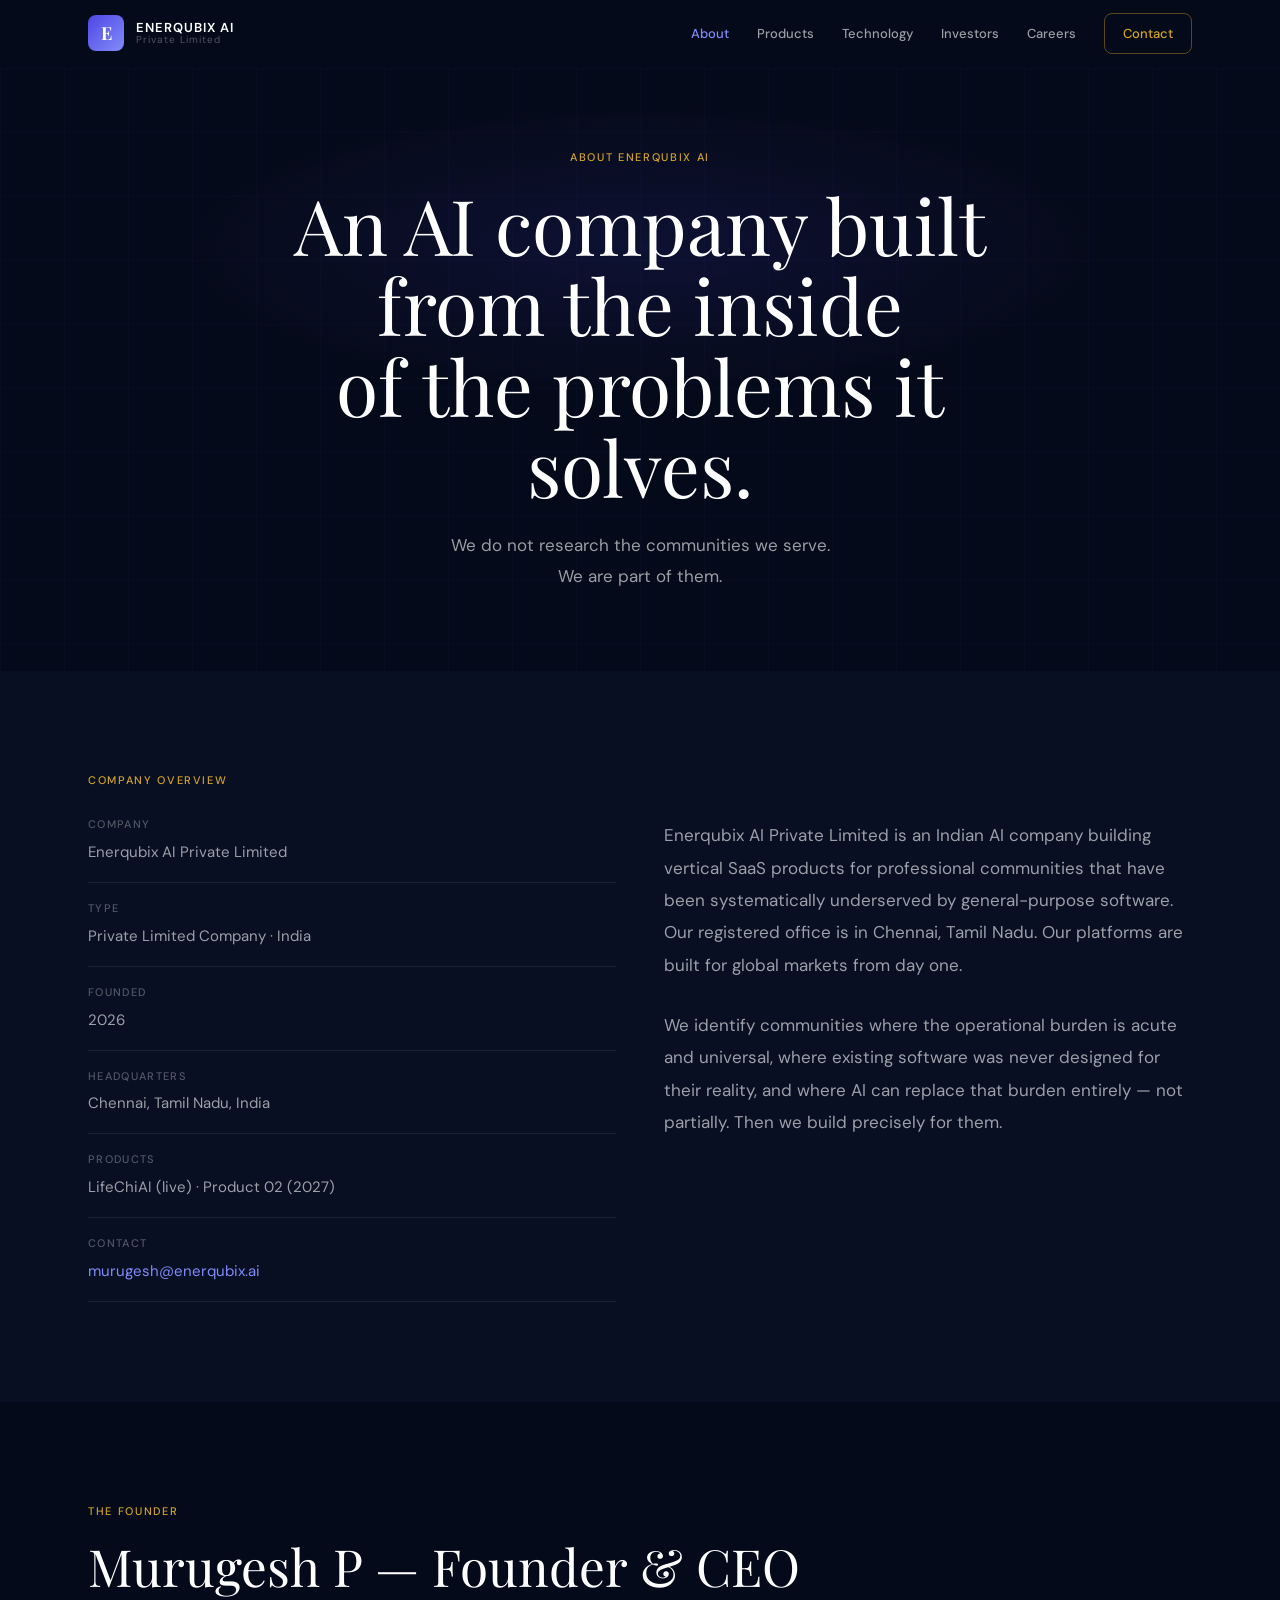
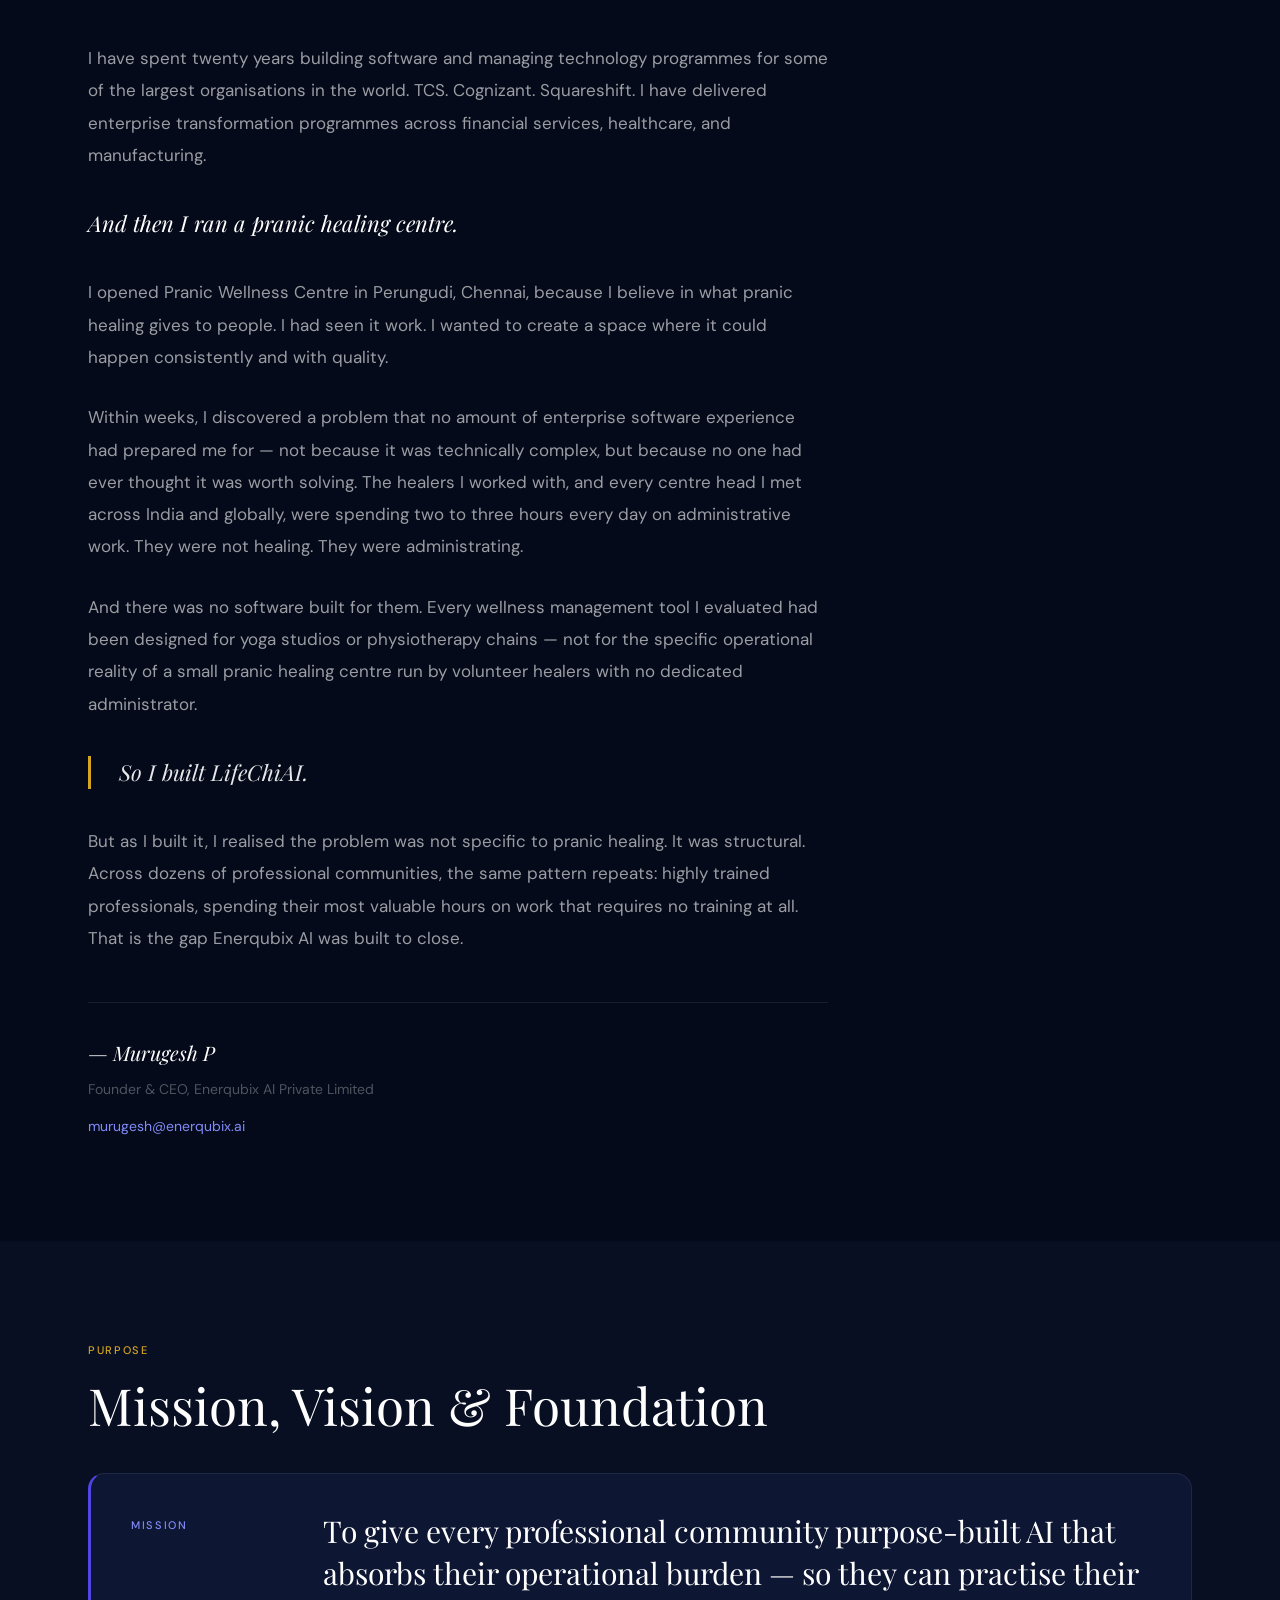
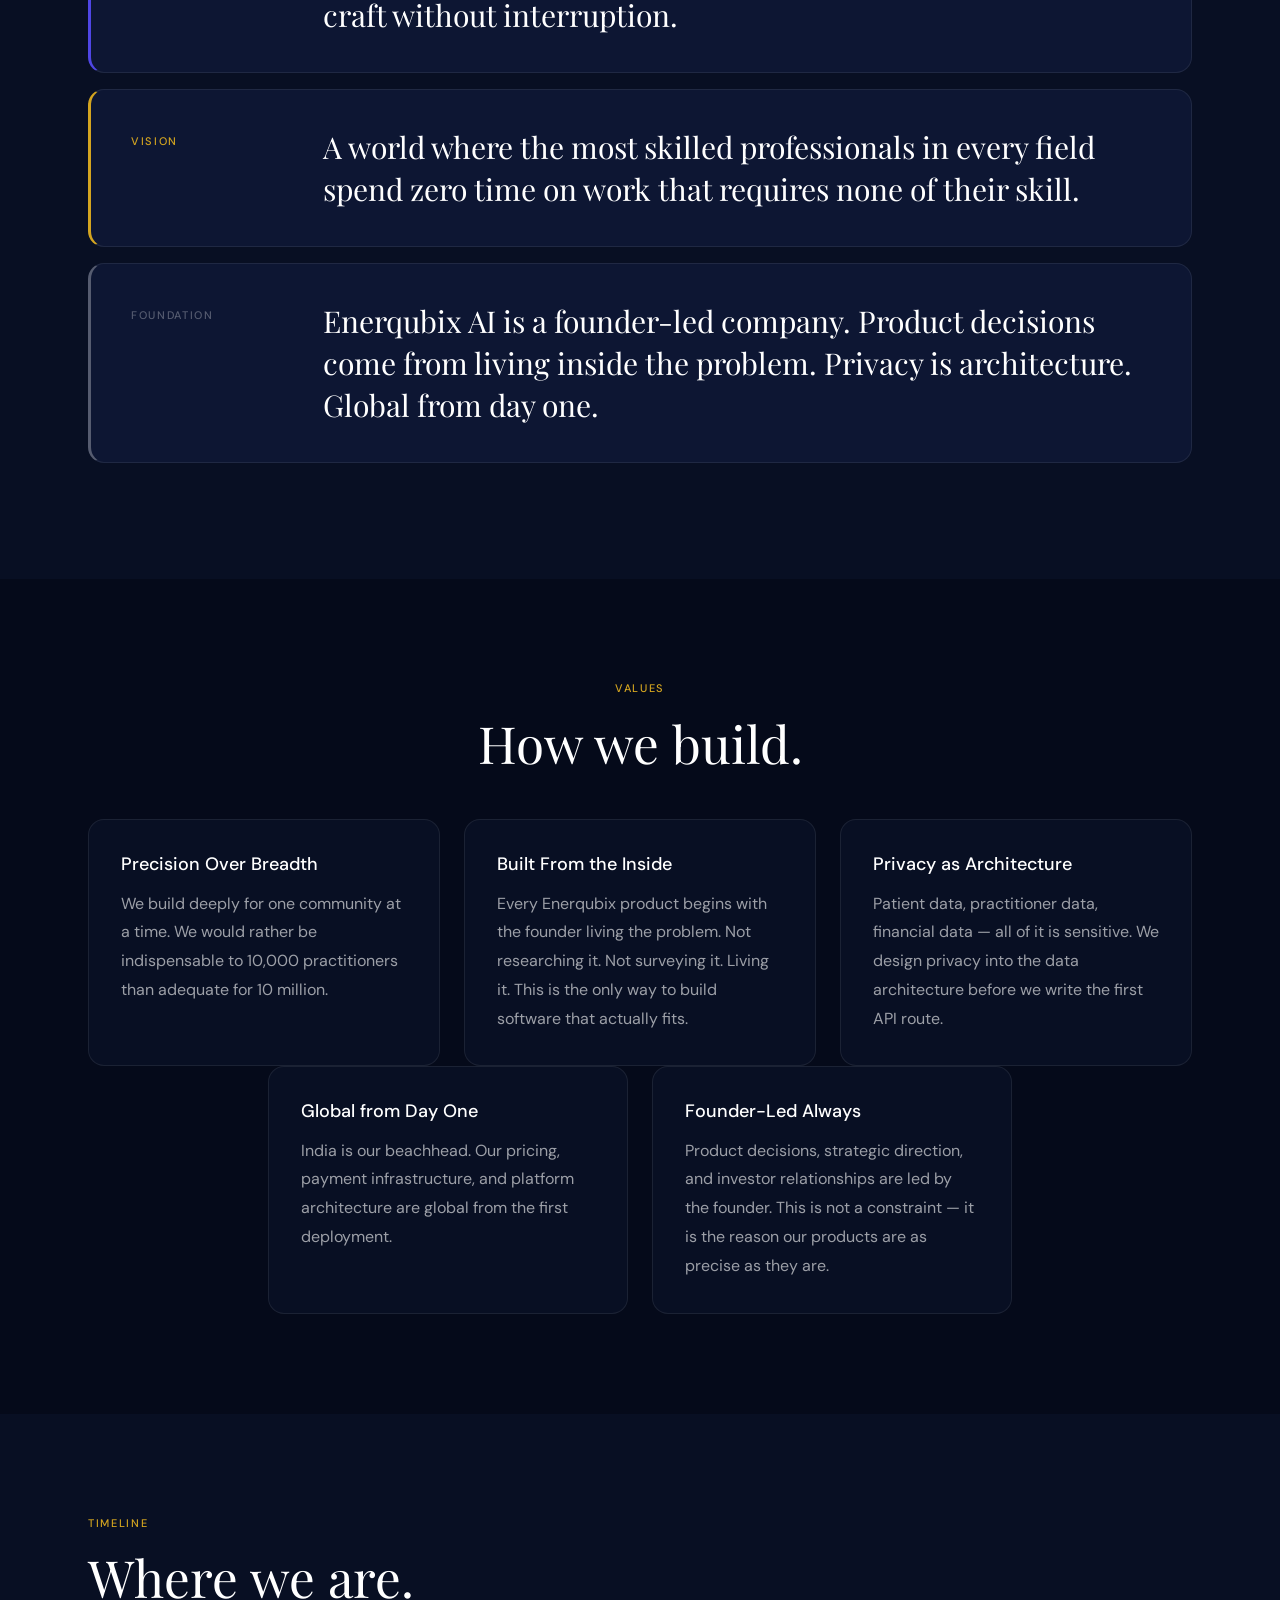
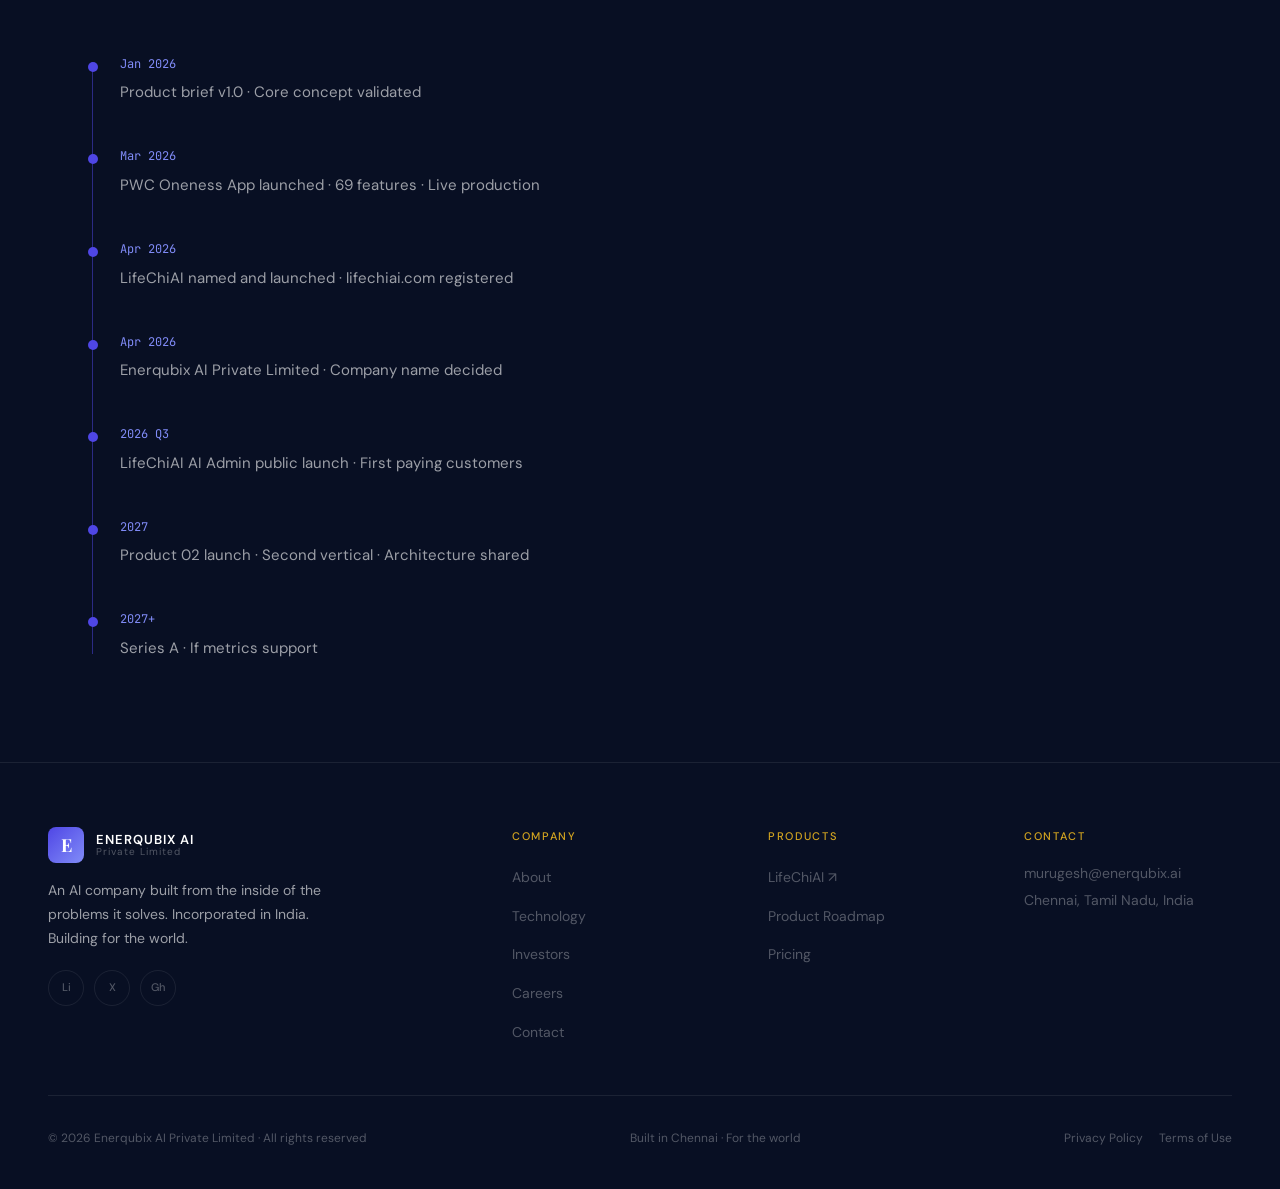
==== about.html @ 7187c51a "feat: 7-page corporate website with dark design system Complete Enerqubix AI corporate site — dark m" ====
<!DOCTYPE html>
<html lang="en">
<head>
  <meta charset="UTF-8">
  <meta name="viewport" content="width=device-width, initial-scale=1.0">
  <title>About — Enerqubix AI Private Limited</title>
  <meta name="description" content="Enerqubix AI is an Indian AI company building vertical SaaS products for professional communities that have been systematically underserved by general-purpose software.">
  <link rel="preconnect" href="https://fonts.googleapis.com">
  <link rel="preconnect" href="https://fonts.gstatic.com" crossorigin>
  <link href="https://fonts.googleapis.com/css2?family=Playfair+Display:ital,wght@0,300;0,400;0,700;1,300;1,400;1,700&family=DM+Sans:wght@300;400;500&family=JetBrains+Mono:wght@400&display=swap" rel="stylesheet">
  <link rel="stylesheet" href="css/style.css">
  <style>
    /* About-page specific styles */

    .story-para {
      font-size: 17px;
      line-height: 1.9;
      color: var(--white-60);
      max-width: 740px;
      margin-bottom: 28px;
    }

    .story-standalone {
      font-family: 'Playfair Display', serif;
      font-style: italic;
      font-size: 22px;
      color: var(--white);
      max-width: 740px;
      margin: 36px 0;
      line-height: 1.5;
    }

    .story-pullquote {
      border-left: 3px solid var(--gold);
      padding-left: 28px;
      max-width: 740px;
      margin: 36px 0;
      font-family: 'Playfair Display', serif;
      font-style: italic;
      font-size: 22px;
      color: var(--white-90);
      line-height: 1.5;
    }

    .signature-block {
      margin-top: 48px;
      padding-top: 32px;
      border-top: 1px solid var(--border);
      max-width: 740px;
    }

    .signature-name {
      font-family: 'Playfair Display', serif;
      font-style: italic;
      font-size: 20px;
      color: var(--white);
      display: block;
      margin-bottom: 6px;
    }

    .signature-title {
      font-size: 14px;
      color: var(--white-30);
      display: block;
      margin-bottom: 10px;
    }

    /* Mission / Vision / Foundation cards */
    .mvf-card {
      background: var(--midnight-3);
      border: 1px solid var(--border);
      border-radius: var(--radius-card);
      padding: 36px 40px;
      display: grid;
      grid-template-columns: 160px 1fr;
      gap: 32px;
      align-items: start;
      margin-bottom: 16px;
    }

    .mvf-card--indigo { border-left: 3px solid var(--indigo); }
    .mvf-card--gold   { border-left: 3px solid var(--gold); }
    .mvf-card--white  { border-left: 3px solid var(--white-30); }

    .mvf-label-col {
      padding-top: 6px;
    }

    .mvf-text {
      font-family: 'Playfair Display', serif;
      font-weight: 300;
      font-size: clamp(20px, 2.5vw, 30px);
      color: var(--white);
      line-height: 1.4;
    }

    /* Values grid */
    .values-grid {
      display: grid;
      grid-template-columns: repeat(3, 1fr);
      gap: 24px;
    }

    .values-grid .card:nth-child(4),
    .values-grid .card:nth-child(5) {
      grid-column: span 1;
    }

    /* 5-card layout: 3 top, 2 bottom centred */
    .values-grid-wrap {
      display: grid;
      grid-template-columns: repeat(3, 1fr);
      gap: 24px;
    }

    .values-row-bottom {
      display: grid;
      grid-template-columns: repeat(2, 1fr);
      gap: 24px;
      max-width: calc(66.67% + 8px);
      margin: 0 auto;
    }

    @media (max-width: 768px) {
      .mvf-card {
        grid-template-columns: 1fr;
        gap: 16px;
      }

      .values-grid-wrap,
      .values-row-bottom {
        grid-template-columns: 1fr;
        max-width: 100%;
      }
    }
  </style>
</head>
<body>

  <!-- NAVIGATION -->
  <nav class="nav">
    <div class="nav-inner">
      <a href="index.html" class="nav-logo">
        <div class="nav-logo-mark">E</div>
        <div class="nav-logo-text">
          <span class="nav-logo-name">ENERQUBIX AI</span>
          <span class="nav-logo-sub">Private Limited</span>
        </div>
      </a>
      <div class="nav-links">
        <a href="about.html">About</a>
        <a href="products.html">Products</a>
        <a href="technology.html">Technology</a>
        <a href="investors.html">Investors</a>
        <a href="careers.html">Careers</a>
        <a href="contact.html" class="btn--contact-nav">Contact</a>
      </div>
      <button class="nav-hamburger" aria-label="Toggle menu">
        <span></span><span></span><span></span>
      </button>
    </div>
  </nav>

  <!-- MOBILE NAV OVERLAY -->
  <div class="nav-mobile">
    <a href="about.html">About</a>
    <a href="products.html">Products</a>
    <a href="technology.html">Technology</a>
    <a href="investors.html">Investors</a>
    <a href="careers.html">Careers</a>
    <a href="contact.html" class="btn--contact-nav">Contact</a>
  </div>

  <!-- ============================================================
       HERO
       ============================================================ -->
  <section class="page-hero hero-bg section">
    <div class="container">
      <span class="eyebrow reveal">About Enerqubix AI</span>
      <h1 class="reveal" style="max-width:820px;margin:16px auto 24px;">
        An AI company built from the inside<br>of the problems it solves.
      </h1>
      <p class="hero-body reveal">
        We do not research the communities we serve.<br>
        We are part of them.
      </p>
    </div>
  </section>

  <!-- ============================================================
       COMPANY OVERVIEW
       ============================================================ -->
  <section class="section section--alt">
    <div class="container">
      <div class="grid-6-6" style="align-items:start;">
        <!-- Left: fact list -->
        <div class="reveal">
          <span class="eyebrow">Company Overview</span>
          <div class="fact-list mt-24">
            <div class="fact-item">
              <span class="fact-label">Company</span>
              <span class="fact-value">Enerqubix AI Private Limited</span>
            </div>
            <div class="fact-item">
              <span class="fact-label">Type</span>
              <span class="fact-value">Private Limited Company · India</span>
            </div>
            <div class="fact-item">
              <span class="fact-label">Founded</span>
              <span class="fact-value">2026</span>
            </div>
            <div class="fact-item">
              <span class="fact-label">Headquarters</span>
              <span class="fact-value">Chennai, Tamil Nadu, India</span>
            </div>
            <div class="fact-item">
              <span class="fact-label">Products</span>
              <span class="fact-value">LifeChiAI (live) · Product 02 (2027)</span>
            </div>
            <div class="fact-item">
              <span class="fact-label">Contact</span>
              <span class="fact-value">
                <a href="mailto:murugesh@enerqubix.ai" class="text-indigo">murugesh@enerqubix.ai</a>
              </span>
            </div>
          </div>
        </div>

        <!-- Right: paragraph -->
        <div class="reveal">
          <p class="story-para" style="margin-top:48px;">
            Enerqubix AI Private Limited is an Indian AI company building vertical SaaS
            products for professional communities that have been systematically underserved
            by general-purpose software. Our registered office is in Chennai, Tamil Nadu.
            Our platforms are built for global markets from day one.
          </p>
          <p class="story-para">
            We identify communities where the operational burden is acute and universal,
            where existing software was never designed for their reality, and where AI can
            replace that burden entirely — not partially. Then we build precisely for them.
          </p>
        </div>
      </div>
    </div>
  </section>

  <!-- ============================================================
       FOUNDER STORY
       ============================================================ -->
  <section class="section">
    <div class="container">
      <span class="eyebrow reveal">The Founder</span>
      <h2 class="reveal" style="margin-bottom:48px;">Murugesh P — Founder &amp; CEO</h2>

      <p class="story-para reveal">
        I have spent twenty years building software and managing technology programmes
        for some of the largest organisations in the world. TCS. Cognizant. Squareshift.
        I have delivered enterprise transformation programmes across financial services,
        healthcare, and manufacturing.
      </p>

      <p class="story-standalone reveal">
        And then I ran a pranic healing centre.
      </p>

      <p class="story-para reveal">
        I opened Pranic Wellness Centre in Perungudi, Chennai, because I believe in what
        pranic healing gives to people. I had seen it work. I wanted to create a space where
        it could happen consistently and with quality.
      </p>

      <p class="story-para reveal">
        Within weeks, I discovered a problem that no amount of enterprise software experience
        had prepared me for — not because it was technically complex, but because no one had
        ever thought it was worth solving. The healers I worked with, and every centre head I
        met across India and globally, were spending two to three hours every day on
        administrative work. They were not healing. They were administrating.
      </p>

      <p class="story-para reveal">
        And there was no software built for them. Every wellness management tool I evaluated
        had been designed for yoga studios or physiotherapy chains — not for the specific
        operational reality of a small pranic healing centre run by volunteer healers with
        no dedicated administrator.
      </p>

      <div class="story-pullquote reveal">
        So I built LifeChiAI.
      </div>

      <p class="story-para reveal">
        But as I built it, I realised the problem was not specific to pranic healing. It was
        structural. Across dozens of professional communities, the same pattern repeats:
        highly trained professionals, spending their most valuable hours on work that requires
        no training at all. That is the gap Enerqubix AI was built to close.
      </p>

      <div class="signature-block reveal">
        <span class="signature-name">— Murugesh P</span>
        <span class="signature-title">Founder &amp; CEO, Enerqubix AI Private Limited</span>
        <a href="mailto:murugesh@enerqubix.ai" class="text-indigo" style="font-size:14px;">
          murugesh@enerqubix.ai
        </a>
      </div>
    </div>
  </section>

  <!-- ============================================================
       MISSION / VISION / FOUNDATION
       ============================================================ -->
  <section class="section section--alt">
    <div class="container">
      <span class="eyebrow reveal">Purpose</span>
      <h2 class="reveal" style="margin-bottom:40px;">Mission, Vision &amp; Foundation</h2>

      <div class="mvf-card mvf-card--indigo reveal">
        <div class="mvf-label-col">
          <span class="eyebrow eyebrow--indigo">Mission</span>
        </div>
        <p class="mvf-text">
          To give every professional community purpose-built AI that absorbs their
          operational burden — so they can practise their craft without interruption.
        </p>
      </div>

      <div class="mvf-card mvf-card--gold reveal">
        <div class="mvf-label-col">
          <span class="eyebrow">Vision</span>
        </div>
        <p class="mvf-text">
          A world where the most skilled professionals in every field spend zero time
          on work that requires none of their skill.
        </p>
      </div>

      <div class="mvf-card mvf-card--white reveal">
        <div class="mvf-label-col">
          <span class="eyebrow eyebrow--white">Foundation</span>
        </div>
        <p class="mvf-text">
          Enerqubix AI is a founder-led company. Product decisions come from living
          inside the problem. Privacy is architecture. Global from day one.
        </p>
      </div>
    </div>
  </section>

  <!-- ============================================================
       VALUES
       ============================================================ -->
  <section class="section">
    <div class="container">
      <div class="text-center">
        <span class="eyebrow reveal">Values</span>
        <h2 class="reveal" style="margin-bottom:48px;">How we build.</h2>
      </div>

      <div class="values-grid-wrap reveal-group">
        <div class="card reveal">
          <h3 style="margin-bottom:12px;">Precision Over Breadth</h3>
          <p>We build deeply for one community at a time. We would rather be indispensable
            to 10,000 practitioners than adequate for 10 million.</p>
        </div>
        <div class="card reveal">
          <h3 style="margin-bottom:12px;">Built From the Inside</h3>
          <p>Every Enerqubix product begins with the founder living the problem. Not
            researching it. Not surveying it. Living it. This is the only way to build
            software that actually fits.</p>
        </div>
        <div class="card reveal">
          <h3 style="margin-bottom:12px;">Privacy as Architecture</h3>
          <p>Patient data, practitioner data, financial data — all of it is sensitive.
            We design privacy into the data architecture before we write the first API route.</p>
        </div>
      </div>

      <div class="values-row-bottom mt-24 reveal-group">
        <div class="card reveal">
          <h3 style="margin-bottom:12px;">Global from Day One</h3>
          <p>India is our beachhead. Our pricing, payment infrastructure, and platform
            architecture are global from the first deployment.</p>
        </div>
        <div class="card reveal">
          <h3 style="margin-bottom:12px;">Founder-Led Always</h3>
          <p>Product decisions, strategic direction, and investor relationships are led
            by the founder. This is not a constraint — it is the reason our products are
            as precise as they are.</p>
        </div>
      </div>
    </div>
  </section>

  <!-- ============================================================
       TIMELINE
       ============================================================ -->
  <section class="section section--alt">
    <div class="container">
      <span class="eyebrow reveal">Timeline</span>
      <h2 class="reveal" style="margin-bottom:48px;">Where we are.</h2>

      <div style="max-width:640px;">
        <div class="timeline reveal">
          <div class="timeline-item">
            <div class="timeline-date">Jan 2026</div>
            <div class="timeline-content">Product brief v1.0 · Core concept validated</div>
          </div>
          <div class="timeline-item">
            <div class="timeline-date">Mar 2026</div>
            <div class="timeline-content">PWC Oneness App launched · 69 features · Live production</div>
          </div>
          <div class="timeline-item">
            <div class="timeline-date">Apr 2026</div>
            <div class="timeline-content">LifeChiAI named and launched · lifechiai.com registered</div>
          </div>
          <div class="timeline-item">
            <div class="timeline-date">Apr 2026</div>
            <div class="timeline-content">Enerqubix AI Private Limited · Company name decided</div>
          </div>
          <div class="timeline-item">
            <div class="timeline-date">2026 Q3</div>
            <div class="timeline-content">LifeChiAI AI Admin public launch · First paying customers</div>
          </div>
          <div class="timeline-item">
            <div class="timeline-date">2027</div>
            <div class="timeline-content">Product 02 launch · Second vertical · Architecture shared</div>
          </div>
          <div class="timeline-item" style="padding-bottom:0;">
            <div class="timeline-date">2027+</div>
            <div class="timeline-content">Series A · If metrics support</div>
          </div>
        </div>
      </div>
    </div>
  </section>

  <!-- ============================================================
       FOOTER
       ============================================================ -->
  <footer class="footer">
    <div class="footer-inner">
      <div class="footer-grid">
        <div class="footer-brand-col">
          <a href="index.html" class="nav-logo">
            <div class="nav-logo-mark">E</div>
            <div class="nav-logo-text">
              <span class="nav-logo-name">ENERQUBIX AI</span>
              <span class="nav-logo-sub">Private Limited</span>
            </div>
          </a>
          <p class="footer-brand-desc">
            An AI company built from the inside of the problems it solves.
            Incorporated in India. Building for the world.
          </p>
          <div class="footer-social">
            <a href="#" title="LinkedIn">Li</a>
            <a href="#" title="Twitter / X">X</a>
            <a href="#" title="GitHub">Gh</a>
          </div>
        </div>

        <div class="footer-col">
          <span class="footer-col-heading">Company</span>
          <ul>
            <li><a href="about.html">About</a></li>
            <li><a href="technology.html">Technology</a></li>
            <li><a href="investors.html">Investors</a></li>
            <li><a href="careers.html">Careers</a></li>
            <li><a href="contact.html">Contact</a></li>
          </ul>
        </div>

        <div class="footer-col">
          <span class="footer-col-heading">Products</span>
          <ul>
            <li><a href="https://lifechiai.com" target="_blank" rel="noopener">LifeChiAI ↗</a></li>
            <li><a href="products.html">Product Roadmap</a></li>
            <li><a href="products.html">Pricing</a></li>
          </ul>
        </div>

        <div class="footer-col">
          <span class="footer-col-heading">Contact</span>
          <a href="mailto:murugesh@enerqubix.ai" class="footer-contact-item">murugesh@enerqubix.ai</a>
          <span class="footer-contact-item">Chennai, Tamil Nadu, India</span>
        </div>
      </div>

      <div class="footer-bottom">
        <span>© 2026 Enerqubix AI Private Limited · All rights reserved</span>
        <span class="footer-bottom-center">Built in Chennai · For the world</span>
        <div class="footer-bottom-right">
          <a href="#">Privacy Policy</a>
          <a href="#">Terms of Use</a>
        </div>
      </div>
    </div>
  </footer>

  <script src="js/main.js"></script>
</body>
</html>
---- css/style.css ----
/* ============================================================
   ENERQUBIX AI — DESIGN SYSTEM
   style.css — shared across all 7 pages
   ============================================================ */

/* Google Fonts */
@import url('https://fonts.googleapis.com/css2?family=Playfair+Display:ital,wght@0,300;0,400;0,700;1,300;1,400;1,700&family=DM+Sans:wght@300;400;500&family=JetBrains+Mono:wght@400&display=swap');

/* ============================================================
   CSS VARIABLES
   ============================================================ */
:root {
  --midnight:       #050A1A;
  --midnight-2:     #080F23;
  --midnight-3:     #0D1633;
  --indigo:         #4F46E5;
  --indigo-light:   #818CF8;
  --gold:           #D4A520;
  --gold-light:     #F0C040;
  --white:          #FFFFFF;
  --white-90:       rgba(255,255,255,0.9);
  --white-60:       rgba(255,255,255,0.6);
  --white-40:       rgba(255,255,255,0.4);
  --white-30:       rgba(255,255,255,0.3);
  --white-20:       rgba(255,255,255,0.2);
  --white-10:       rgba(255,255,255,0.1);
  --white-05:       rgba(255,255,255,0.05);
  --border:         rgba(255,255,255,0.08);
  --border-hover:   rgba(255,255,255,0.16);
  --indigo-border:  rgba(79,70,229,0.3);

  --max-width: 1200px;
  --section-pad-desktop: 100px 0;
  --section-pad-mobile: 60px 0;
  --content-pad-desktop: 0 48px;
  --content-pad-mobile: 0 24px;
  --radius-card: 16px;
  --radius-pill: 100px;
}

/* ============================================================
   RESET & BASE
   ============================================================ */
*, *::before, *::after {
  box-sizing: border-box;
  margin: 0;
  padding: 0;
}

html {
  scroll-behavior: smooth;
}

body {
  background: var(--midnight);
  color: var(--white-60);
  font-family: 'DM Sans', sans-serif;
  font-size: 16px;
  line-height: 1.8;
  -webkit-font-smoothing: antialiased;
  overflow-x: hidden;
}

img { max-width: 100%; display: block; }
a { text-decoration: none; color: inherit; }
ul { list-style: none; }

/* ============================================================
   TYPOGRAPHY
   ============================================================ */
h1 {
  font-family: 'Playfair Display', serif;
  font-weight: 300;
  font-size: clamp(48px, 6vw, 88px);
  line-height: 1.05;
  color: var(--white);
}

h2 {
  font-family: 'Playfair Display', serif;
  font-weight: 300;
  font-size: clamp(32px, 4vw, 54px);
  line-height: 1.1;
  color: var(--white);
}

h3 {
  font-family: 'DM Sans', sans-serif;
  font-weight: 500;
  font-size: 18px;
  color: var(--white);
  line-height: 1.4;
}

p {
  font-family: 'DM Sans', sans-serif;
  font-weight: 400;
  font-size: 16px;
  line-height: 1.8;
  color: var(--white-60);
}

.eyebrow {
  font-family: 'DM Sans', sans-serif;
  font-weight: 500;
  font-size: 11px;
  letter-spacing: 0.15em;
  text-transform: uppercase;
  color: var(--gold);
  display: block;
  margin-bottom: 16px;
}

.eyebrow--indigo { color: var(--indigo-light); }
.eyebrow--white  { color: var(--white-30); }

.mono {
  font-family: 'JetBrains Mono', monospace;
  font-size: 13px;
  color: var(--indigo-light);
}

/* ============================================================
   LAYOUT HELPERS
   ============================================================ */
.container {
  max-width: var(--max-width);
  margin: 0 auto;
  padding: var(--content-pad-desktop);
}

.section {
  padding: var(--section-pad-desktop);
}

.section--alt {
  background: var(--midnight-2);
}

.divider {
  border: none;
  height: 1px;
  background: var(--border);
  margin: 60px 0;
}

/* ============================================================
   GRID SYSTEMS
   ============================================================ */
.grid-2 { display: grid; grid-template-columns: 1fr 1fr; gap: 24px; }
.grid-3 { display: grid; grid-template-columns: repeat(3, 1fr); gap: 24px; }
.grid-4 { display: grid; grid-template-columns: repeat(4, 1fr); gap: 24px; }
.grid-6-6 { display: grid; grid-template-columns: 6fr 6fr; gap: 48px; }
.grid-7-5 { display: grid; grid-template-columns: 7fr 5fr; gap: 48px; }
.grid-5-7 { display: grid; grid-template-columns: 5fr 7fr; gap: 48px; }

/* ============================================================
   CARDS
   ============================================================ */
.card {
  background: var(--midnight-2);
  border: 1px solid var(--border);
  border-radius: var(--radius-card);
  padding: 32px;
  transition: border-color 0.3s ease, transform 0.3s ease;
}

.card:hover {
  border-color: var(--border-hover);
  transform: translateY(-4px);
}

.card--elevated {
  background: var(--midnight-3);
}

.card--indigo-border {
  background: var(--midnight-3);
  border-color: var(--indigo-border);
  border-left: 3px solid var(--indigo);
}

.card--gold-border {
  background: var(--midnight-3);
  border-left: 3px solid var(--gold);
}

.card--top-indigo  { border-top: 2px solid var(--indigo); }
.card--top-gold    { border-top: 2px solid var(--gold); }
.card--top-white   { border-top: 2px solid var(--white-30); }
.card--top-indigo-soft { border-top: 2px solid rgba(99,102,241,0.4); }

/* ============================================================
   BUTTONS
   ============================================================ */
.btn {
  display: inline-flex;
  align-items: center;
  gap: 8px;
  padding: 14px 32px;
  border-radius: 10px;
  font-family: 'DM Sans', sans-serif;
  font-weight: 500;
  font-size: 14px;
  cursor: pointer;
  transition: all 0.25s ease;
  border: 1px solid transparent;
  text-decoration: none;
}

.btn--primary {
  background: var(--indigo);
  color: var(--white);
  border-color: var(--indigo);
}
.btn--primary:hover {
  background: var(--indigo-light);
  border-color: var(--indigo-light);
  transform: translateY(-2px);
}

.btn--secondary {
  background: transparent;
  color: var(--white-60);
  border-color: var(--border);
}
.btn--secondary:hover {
  border-color: var(--indigo);
  color: var(--white);
}

.btn--gold {
  background: transparent;
  color: var(--gold);
  border-color: rgba(212,165,32,0.4);
}
.btn--gold:hover {
  background: rgba(212,165,32,0.08);
  color: var(--gold-light);
}

.btn-row {
  display: flex;
  flex-wrap: wrap;
  gap: 14px;
  align-items: center;
}

/* ============================================================
   ANNOUNCEMENT BAR
   ============================================================ */
.announcement-bar {
  height: 38px;
  background: linear-gradient(90deg,
    rgba(79,70,229,0.15),
    rgba(212,165,32,0.1),
    rgba(79,70,229,0.15));
  border-bottom: 1px solid var(--indigo-border);
  display: flex;
  align-items: center;
  justify-content: center;
  position: fixed;
  top: 0;
  left: 0;
  right: 0;
  z-index: 1000;
}

.announcement-bar p {
  font-size: 12px;
  font-weight: 500;
  color: var(--white-60);
  text-align: center;
}

.announcement-bar a {
  color: var(--gold);
  font-weight: 500;
}
.announcement-bar a:hover { color: var(--gold-light); }

/* ============================================================
   NAVIGATION
   ============================================================ */
.nav {
  position: fixed;
  top: 0;
  left: 0;
  right: 0;
  z-index: 999;
  height: 68px;
  display: flex;
  align-items: center;
  transition: background 0.3s ease, border-color 0.3s ease, backdrop-filter 0.3s ease;
  border-bottom: 1px solid transparent;
}

/* When announcement bar is present, offset nav */
body.has-announcement .nav { top: 38px; }
body.has-announcement { padding-top: calc(38px + 68px); }
body:not(.has-announcement) { padding-top: 68px; }

.nav.scrolled {
  background: rgba(5,10,26,0.95);
  backdrop-filter: blur(20px);
  -webkit-backdrop-filter: blur(20px);
  border-bottom-color: var(--border);
}

.nav-inner {
  max-width: var(--max-width);
  margin: 0 auto;
  padding: var(--content-pad-desktop);
  width: 100%;
  display: flex;
  align-items: center;
  justify-content: space-between;
}

/* Logo */
.nav-logo {
  display: flex;
  align-items: center;
  gap: 12px;
  text-decoration: none;
}

.nav-logo-mark {
  width: 36px;
  height: 36px;
  background: linear-gradient(135deg, var(--indigo), var(--indigo-light));
  border-radius: 8px;
  display: flex;
  align-items: center;
  justify-content: center;
  font-family: 'Playfair Display', serif;
  font-weight: 700;
  font-size: 18px;
  color: var(--white);
  flex-shrink: 0;
}

.nav-logo-text {
  display: flex;
  flex-direction: column;
  gap: 1px;
}

.nav-logo-name {
  font-family: 'DM Sans', sans-serif;
  font-weight: 600;
  font-size: 13px;
  color: var(--white);
  letter-spacing: 0.08em;
  line-height: 1;
}

.nav-logo-sub {
  font-family: 'DM Sans', sans-serif;
  font-weight: 400;
  font-size: 10px;
  color: var(--white-30);
  letter-spacing: 0.1em;
  line-height: 1;
}

/* Nav links */
.nav-links {
  display: flex;
  align-items: center;
  gap: 28px;
}

.nav-links a {
  font-family: 'DM Sans', sans-serif;
  font-weight: 500;
  font-size: 13px;
  color: var(--white-60);
  text-decoration: none;
  transition: color 0.2s ease;
}

.nav-links a:hover { color: var(--white); }
.nav-links a.active { color: var(--indigo-light); }

.nav-links .btn--contact-nav {
  padding: 8px 18px;
  border-radius: 8px;
  border: 1px solid rgba(212,165,32,0.4);
  color: var(--gold);
  font-size: 13px;
  font-weight: 500;
  transition: all 0.2s ease;
}
.nav-links .btn--contact-nav:hover {
  background: rgba(212,165,32,0.08);
  color: var(--gold-light);
}

/* Hamburger */
.nav-hamburger {
  display: none;
  flex-direction: column;
  gap: 5px;
  cursor: pointer;
  padding: 8px;
  background: none;
  border: none;
}

.nav-hamburger span {
  display: block;
  width: 24px;
  height: 2px;
  background: var(--white-60);
  border-radius: 2px;
  transition: all 0.3s ease;
}

.nav-hamburger.open span:nth-child(1) { transform: translateY(7px) rotate(45deg); }
.nav-hamburger.open span:nth-child(2) { opacity: 0; }
.nav-hamburger.open span:nth-child(3) { transform: translateY(-7px) rotate(-45deg); }

/* Mobile nav overlay */
.nav-mobile {
  display: none;
  position: fixed;
  top: 0;
  left: 0;
  right: 0;
  bottom: 0;
  background: var(--midnight);
  z-index: 998;
  flex-direction: column;
  align-items: center;
  justify-content: center;
  gap: 32px;
  opacity: 0;
  pointer-events: none;
  transition: opacity 0.3s ease;
}

.nav-mobile.open {
  opacity: 1;
  pointer-events: all;
  display: flex;
}

.nav-mobile a {
  font-family: 'Playfair Display', serif;
  font-weight: 300;
  font-size: 28px;
  color: var(--white-60);
  transition: color 0.2s ease;
}
.nav-mobile a:hover, .nav-mobile a.active { color: var(--white); }
.nav-mobile a.btn--contact-nav {
  font-family: 'DM Sans', sans-serif;
  font-size: 16px;
  font-weight: 500;
  border: 1px solid rgba(212,165,32,0.4);
  color: var(--gold);
  padding: 12px 32px;
  border-radius: 10px;
}

/* ============================================================
   FOOTER
   ============================================================ */
.footer {
  background: var(--midnight-2);
  border-top: 1px solid var(--border);
  padding: 64px 48px 40px;
}

.footer-inner {
  max-width: var(--max-width);
  margin: 0 auto;
}

.footer-grid {
  display: grid;
  grid-template-columns: 2fr 1fr 1fr 1fr;
  gap: 48px;
  margin-bottom: 48px;
}

.footer-brand-desc {
  font-size: 14px;
  color: var(--white-60);
  max-width: 280px;
  line-height: 1.7;
  margin-top: 16px;
  margin-bottom: 20px;
}

.footer-social {
  display: flex;
  gap: 10px;
}

.footer-social a {
  width: 36px;
  height: 36px;
  border-radius: 50%;
  border: 1px solid var(--border);
  display: flex;
  align-items: center;
  justify-content: center;
  font-family: 'DM Sans', sans-serif;
  font-size: 11px;
  font-weight: 500;
  color: var(--white-30);
  transition: all 0.2s ease;
}
.footer-social a:hover {
  border-color: var(--border-hover);
  color: var(--white-60);
}

.footer-col-heading {
  font-family: 'DM Sans', sans-serif;
  font-weight: 500;
  font-size: 11px;
  letter-spacing: 0.15em;
  text-transform: uppercase;
  color: var(--gold);
  margin-bottom: 16px;
  display: block;
}

.footer-col ul {
  display: flex;
  flex-direction: column;
  gap: 10px;
}

.footer-col a {
  font-size: 14px;
  color: var(--white-30);
  transition: color 0.2s ease;
}
.footer-col a:hover { color: var(--white-60); }

.footer-contact-item {
  font-size: 14px;
  color: var(--white-30);
  display: block;
  margin-bottom: 6px;
  line-height: 1.5;
}

.footer-bottom {
  border-top: 1px solid var(--border);
  padding-top: 32px;
  display: flex;
  justify-content: space-between;
  align-items: center;
  flex-wrap: wrap;
  gap: 12px;
}

.footer-bottom span, .footer-bottom a {
  font-size: 12px;
  color: var(--white-30);
  font-weight: 400;
}
.footer-bottom a:hover { color: var(--white-60); }

.footer-bottom-center {
  text-align: center;
}

.footer-bottom-right {
  display: flex;
  gap: 16px;
}

/* ============================================================
   HERO BACKGROUNDS
   ============================================================ */
.hero-bg {
  background:
    radial-gradient(ellipse 60% 40% at 50% 30%, rgba(79,70,229,0.12) 0%, transparent 60%),
    linear-gradient(rgba(79,70,229,0.04) 1px, transparent 1px),
    linear-gradient(90deg, rgba(79,70,229,0.04) 1px, transparent 1px),
    var(--midnight);
  background-size: auto, 64px 64px, 64px 64px, auto;
}

/* ============================================================
   SECTION HERO (inner pages)
   ============================================================ */
.page-hero {
  padding: 80px 0 80px;
  text-align: center;
}

.page-hero h1 {
  max-width: 800px;
  margin: 0 auto 24px;
}

.page-hero .hero-body {
  max-width: 600px;
  margin: 0 auto;
  font-size: 17px;
  color: var(--white-60);
}

/* ============================================================
   FEATURE PILLS
   ============================================================ */
.pill {
  display: inline-flex;
  align-items: center;
  padding: 8px 18px;
  border-radius: var(--radius-pill);
  background: rgba(79,70,229,0.12);
  border: 1px solid var(--indigo-border);
  font-family: 'JetBrains Mono', monospace;
  font-size: 12px;
  color: var(--indigo-light);
}

.pill-row {
  display: flex;
  flex-wrap: wrap;
  gap: 10px;
  margin: 24px 0;
}

/* ============================================================
   TECH STACK TAGS
   ============================================================ */
.tag-cloud {
  display: flex;
  flex-wrap: wrap;
  gap: 10px;
  justify-content: center;
  margin: 32px 0;
}

.tag {
  background: var(--midnight-3);
  border: 1px solid var(--border);
  border-radius: 8px;
  padding: 8px 16px;
  font-family: 'JetBrains Mono', monospace;
  font-size: 13px;
  color: var(--indigo-light);
}

/* ============================================================
   STATUS BADGE
   ============================================================ */
.badge {
  display: inline-flex;
  align-items: center;
  gap: 6px;
  padding: 5px 14px;
  border-radius: var(--radius-pill);
  font-family: 'DM Sans', sans-serif;
  font-size: 10px;
  font-weight: 500;
}

.badge--live {
  background: rgba(79,70,229,0.15);
  border: 1px solid var(--indigo-border);
  color: var(--gold);
}

.badge--soon {
  background: rgba(255,255,255,0.04);
  border: 1px solid var(--border);
  color: var(--white-30);
}

.badge-dot {
  width: 6px;
  height: 6px;
  border-radius: 50%;
  background: currentColor;
}

/* ============================================================
   METRIC CARDS
   ============================================================ */
.metric-card {
  background: var(--midnight-2);
  border: 1px solid var(--border);
  border-radius: 10px;
  padding: 16px 20px;
}

.metric-num {
  font-family: 'Playfair Display', serif;
  font-weight: 700;
  font-size: 28px;
  color: var(--white);
  line-height: 1.1;
}

.metric-label {
  font-size: 12px;
  color: var(--white-30);
  margin-top: 4px;
}

/* ============================================================
   STATS BAR
   ============================================================ */
.stats-bar {
  background: var(--midnight-2);
  border-top: 1px solid var(--border);
  border-bottom: 1px solid var(--border);
  padding: 48px;
}

.stats-bar-inner {
  max-width: var(--max-width);
  margin: 0 auto;
  display: grid;
  grid-template-columns: repeat(4, 1fr);
  gap: 0;
}

.stat-item {
  text-align: center;
  padding: 0 24px;
  position: relative;
}

.stat-item + .stat-item::before {
  content: '';
  position: absolute;
  left: 0;
  top: 10%;
  height: 80%;
  width: 1px;
  background: var(--border);
}

.stat-item-label {
  font-size: 11px;
  letter-spacing: 0.15em;
  text-transform: uppercase;
  color: var(--gold);
  font-weight: 500;
  margin-bottom: 8px;
  display: block;
}

.stat-item-value {
  font-family: 'Playfair Display', serif;
  font-weight: 300;
  font-size: clamp(20px, 2.5vw, 28px);
  color: var(--white);
  line-height: 1.2;
}

/* ============================================================
   TIMELINE
   ============================================================ */
.timeline {
  position: relative;
  padding-left: 32px;
}

.timeline::before {
  content: '';
  position: absolute;
  left: 4px;
  top: 8px;
  bottom: 8px;
  width: 1px;
  background: var(--indigo);
  opacity: 0.5;
}

.timeline-item {
  position: relative;
  padding-bottom: 40px;
}

.timeline-item::before {
  content: '';
  position: absolute;
  left: -32px;
  top: 8px;
  width: 10px;
  height: 10px;
  border-radius: 50%;
  background: var(--indigo);
}

.timeline-date {
  font-family: 'JetBrains Mono', monospace;
  font-size: 12px;
  color: var(--indigo-light);
  margin-bottom: 4px;
}

.timeline-content {
  color: var(--white-60);
  font-size: 15px;
}

/* ============================================================
   HORIZONTAL TIMELINE (investors page traction)
   ============================================================ */
.h-timeline {
  display: flex;
  justify-content: space-between;
  position: relative;
  padding-top: 32px;
  overflow-x: auto;
}

.h-timeline::before {
  content: '';
  position: absolute;
  top: 9px;
  left: 0;
  right: 0;
  height: 1px;
  background: var(--indigo);
  opacity: 0.4;
}

.h-timeline-item {
  text-align: center;
  position: relative;
  flex: 1;
  min-width: 120px;
  padding: 0 8px;
}

.h-timeline-item::before {
  content: '';
  position: absolute;
  top: -28px;
  left: 50%;
  transform: translateX(-50%);
  width: 10px;
  height: 10px;
  border-radius: 50%;
  background: var(--indigo);
}

.h-timeline-date {
  font-family: 'JetBrains Mono', monospace;
  font-size: 11px;
  color: var(--indigo-light);
  margin-bottom: 6px;
}

.h-timeline-label {
  font-size: 13px;
  color: var(--white-60);
  line-height: 1.5;
}

/* ============================================================
   FACT LIST (about page company overview)
   ============================================================ */
.fact-list {
  display: flex;
  flex-direction: column;
}

.fact-item {
  display: flex;
  flex-direction: column;
  gap: 4px;
  padding: 16px 0;
  border-bottom: 1px solid var(--border);
}

.fact-item:first-child { padding-top: 0; }

.fact-label {
  font-size: 11px;
  font-weight: 500;
  letter-spacing: 0.12em;
  text-transform: uppercase;
  color: var(--white-30);
}

.fact-value {
  font-size: 15px;
  color: var(--white-60);
}

/* ============================================================
   FOUNDER CARD
   ============================================================ */
.founder-card {
  background: var(--midnight-3);
  border: 1px solid var(--border);
  border-radius: var(--radius-card);
  padding: 32px;
}

.founder-initials {
  width: 64px;
  height: 64px;
  border-radius: 50%;
  background: var(--indigo-border);
  display: flex;
  align-items: center;
  justify-content: center;
  font-family: 'Playfair Display', serif;
  font-weight: 700;
  font-size: 24px;
  color: var(--indigo-light);
  margin-bottom: 16px;
}

.founder-detail {
  display: flex;
  flex-direction: column;
  gap: 4px;
  padding: 12px 0;
  border-bottom: 1px solid var(--border);
}

.founder-detail:last-of-type { border-bottom: none; }

.founder-detail-label {
  font-size: 11px;
  font-weight: 500;
  text-transform: uppercase;
  letter-spacing: 0.12em;
  color: var(--white-30);
}

.founder-detail-value {
  font-size: 14px;
  color: var(--white-60);
}

/* ============================================================
   PULLQUOTE
   ============================================================ */
.pullquote {
  font-family: 'Playfair Display', serif;
  font-weight: 300;
  font-style: italic;
  font-size: clamp(22px, 3vw, 34px);
  line-height: 1.4;
  color: var(--white-90);
  border-left: 3px solid var(--gold);
  padding-left: 32px;
  max-width: 760px;
  margin: 0 auto;
}

/* ============================================================
   ROLE CARD (careers page)
   ============================================================ */
.role-card {
  background: var(--midnight-2);
  border: 1px solid var(--border);
  border-radius: var(--radius-card);
  padding: 32px 40px;
  display: flex;
  justify-content: space-between;
  align-items: flex-start;
  gap: 32px;
  transition: border-color 0.3s ease;
}

.role-card:hover { border-color: var(--border-hover); }

.role-card-content { flex: 1; }

.role-card-meta {
  display: flex;
  align-items: center;
  gap: 12px;
  margin-bottom: 12px;
}

.role-location {
  font-family: 'JetBrains Mono', monospace;
  font-size: 12px;
  color: var(--white-30);
}

.role-tech {
  font-family: 'JetBrains Mono', monospace;
  font-size: 12px;
  color: var(--indigo-light);
  margin-bottom: 12px;
}

.role-card-cta {
  flex-shrink: 0;
  align-self: center;
}

/* ============================================================
   CONTACT ROUTE CARDS
   ============================================================ */
.contact-card {
  background: var(--midnight-2);
  border: 1px solid var(--border);
  border-radius: var(--radius-card);
  padding: 36px;
  transition: border-color 0.3s ease, transform 0.3s ease;
}

.contact-card:hover {
  border-color: var(--border-hover);
  transform: translateY(-4px);
}

.contact-email {
  font-family: 'JetBrains Mono', monospace;
  font-size: 13px;
  color: var(--indigo-light);
  display: block;
  margin: 16px 0 6px;
}

.contact-subject {
  font-size: 12px;
  color: var(--white-30);
}

/* ============================================================
   SCROLL REVEAL
   ============================================================ */
.reveal {
  opacity: 0;
  transform: translateY(24px);
  transition: opacity 0.65s ease, transform 0.65s ease;
}

.reveal.visible {
  opacity: 1;
  transform: translateY(0);
}

/* Stagger delays for child elements */
.reveal-group > *:nth-child(1) { transition-delay: 0s; }
.reveal-group > *:nth-child(2) { transition-delay: 0.1s; }
.reveal-group > *:nth-child(3) { transition-delay: 0.2s; }
.reveal-group > *:nth-child(4) { transition-delay: 0.3s; }
.reveal-group > *:nth-child(5) { transition-delay: 0.4s; }

/* ============================================================
   TEXT UTILITIES
   ============================================================ */
.text-center { text-align: center; }
.text-gold    { color: var(--gold); }
.text-indigo  { color: var(--indigo-light); }
.text-white   { color: var(--white); }
.text-muted   { color: var(--white-30); }
.text-italic  { font-style: italic; }

.mt-8   { margin-top: 8px; }
.mt-12  { margin-top: 12px; }
.mt-16  { margin-top: 16px; }
.mt-24  { margin-top: 24px; }
.mt-32  { margin-top: 32px; }
.mt-48  { margin-top: 48px; }
.mt-56  { margin-top: 56px; }
.mt-64  { margin-top: 64px; }
.mb-8   { margin-bottom: 8px; }
.mb-12  { margin-bottom: 12px; }
.mb-16  { margin-bottom: 16px; }
.mb-24  { margin-bottom: 24px; }
.mb-32  { margin-bottom: 32px; }
.mb-48  { margin-bottom: 48px; }
.mb-56  { margin-bottom: 56px; }

/* ============================================================
   HERO STATS ROW
   ============================================================ */
.hero-stats {
  display: flex;
  justify-content: center;
  align-items: stretch;
  gap: 0;
  margin-top: 56px;
  padding-top: 56px;
  border-top: 1px solid var(--border);
}

.hero-stat {
  text-align: center;
  padding: 0 48px;
  position: relative;
}

.hero-stat + .hero-stat::before {
  content: '';
  position: absolute;
  left: 0;
  top: 10%;
  height: 80%;
  width: 1px;
  background: var(--border);
}

.hero-stat-num {
  font-family: 'Playfair Display', serif;
  font-weight: 700;
  font-size: 36px;
  color: var(--white);
  line-height: 1.1;
  display: block;
}

.hero-stat-label {
  font-size: 12px;
  color: var(--white-30);
  margin-top: 4px;
  display: block;
}

/* ============================================================
   RESPONSIVE BREAKPOINTS
   ============================================================ */

/* Tablet: 768px */
@media (max-width: 768px) {
  :root {
    --section-pad-desktop: 60px 0;
    --content-pad-desktop: 0 24px;
  }

  .nav-links { display: none; }
  .nav-hamburger { display: flex; }

  .grid-2, .grid-3, .grid-4,
  .grid-6-6, .grid-7-5, .grid-5-7 {
    grid-template-columns: 1fr;
  }

  .footer-grid {
    grid-template-columns: 1fr 1fr;
    gap: 32px;
  }

  .footer-brand-col { grid-column: 1 / -1; }

  .footer-bottom {
    flex-direction: column;
    text-align: center;
    gap: 8px;
  }

  .stats-bar-inner {
    grid-template-columns: 1fr 1fr;
  }

  .stats-bar-inner .stat-item:nth-child(odd)::before { display: none; }

  .hero-stats {
    flex-direction: column;
    align-items: center;
    gap: 32px;
  }

  .hero-stat + .hero-stat::before { display: none; }
  .hero-stat { padding: 0; }

  .h-timeline {
    flex-direction: column;
    gap: 32px;
  }

  .h-timeline::before { display: none; }
  .h-timeline-item::before { display: none; }
  .h-timeline-item { text-align: left; min-width: auto; }

  .role-card {
    flex-direction: column;
  }

  .role-card-cta { align-self: flex-start; }

  .footer { padding: 48px 24px 32px; }

  .pullquote { padding-left: 20px; }
}

/* Mobile: 390px */
@media (max-width: 480px) {
  .stats-bar-inner {
    grid-template-columns: 1fr;
  }

  .stats-bar-inner .stat-item::before { display: none; }

  .footer-grid {
    grid-template-columns: 1fr;
  }

  .btn-row {
    flex-direction: column;
    align-items: flex-start;
  }

  .hero-stat-num { font-size: 28px; }
}

/* Large desktop: ensure no overflow */
@media (min-width: 1280px) {
  .container { padding: 0 48px; }
}
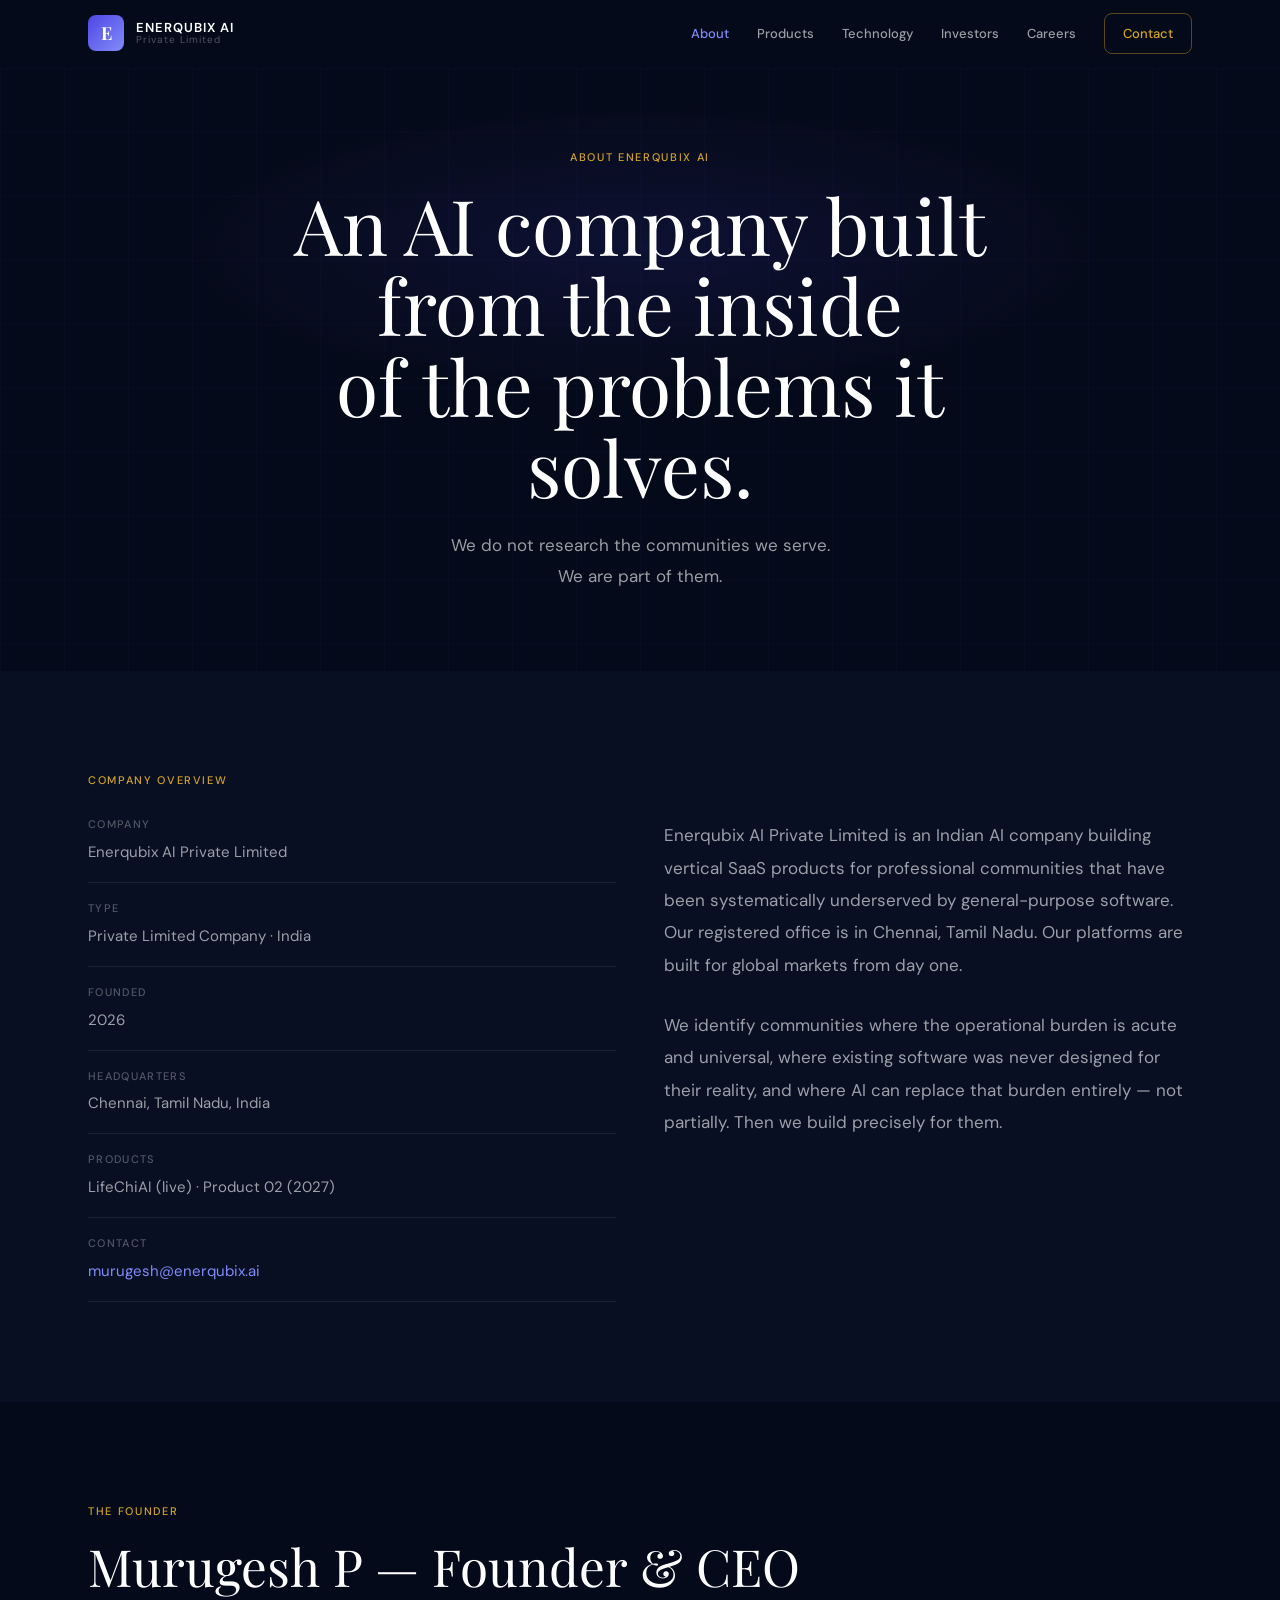
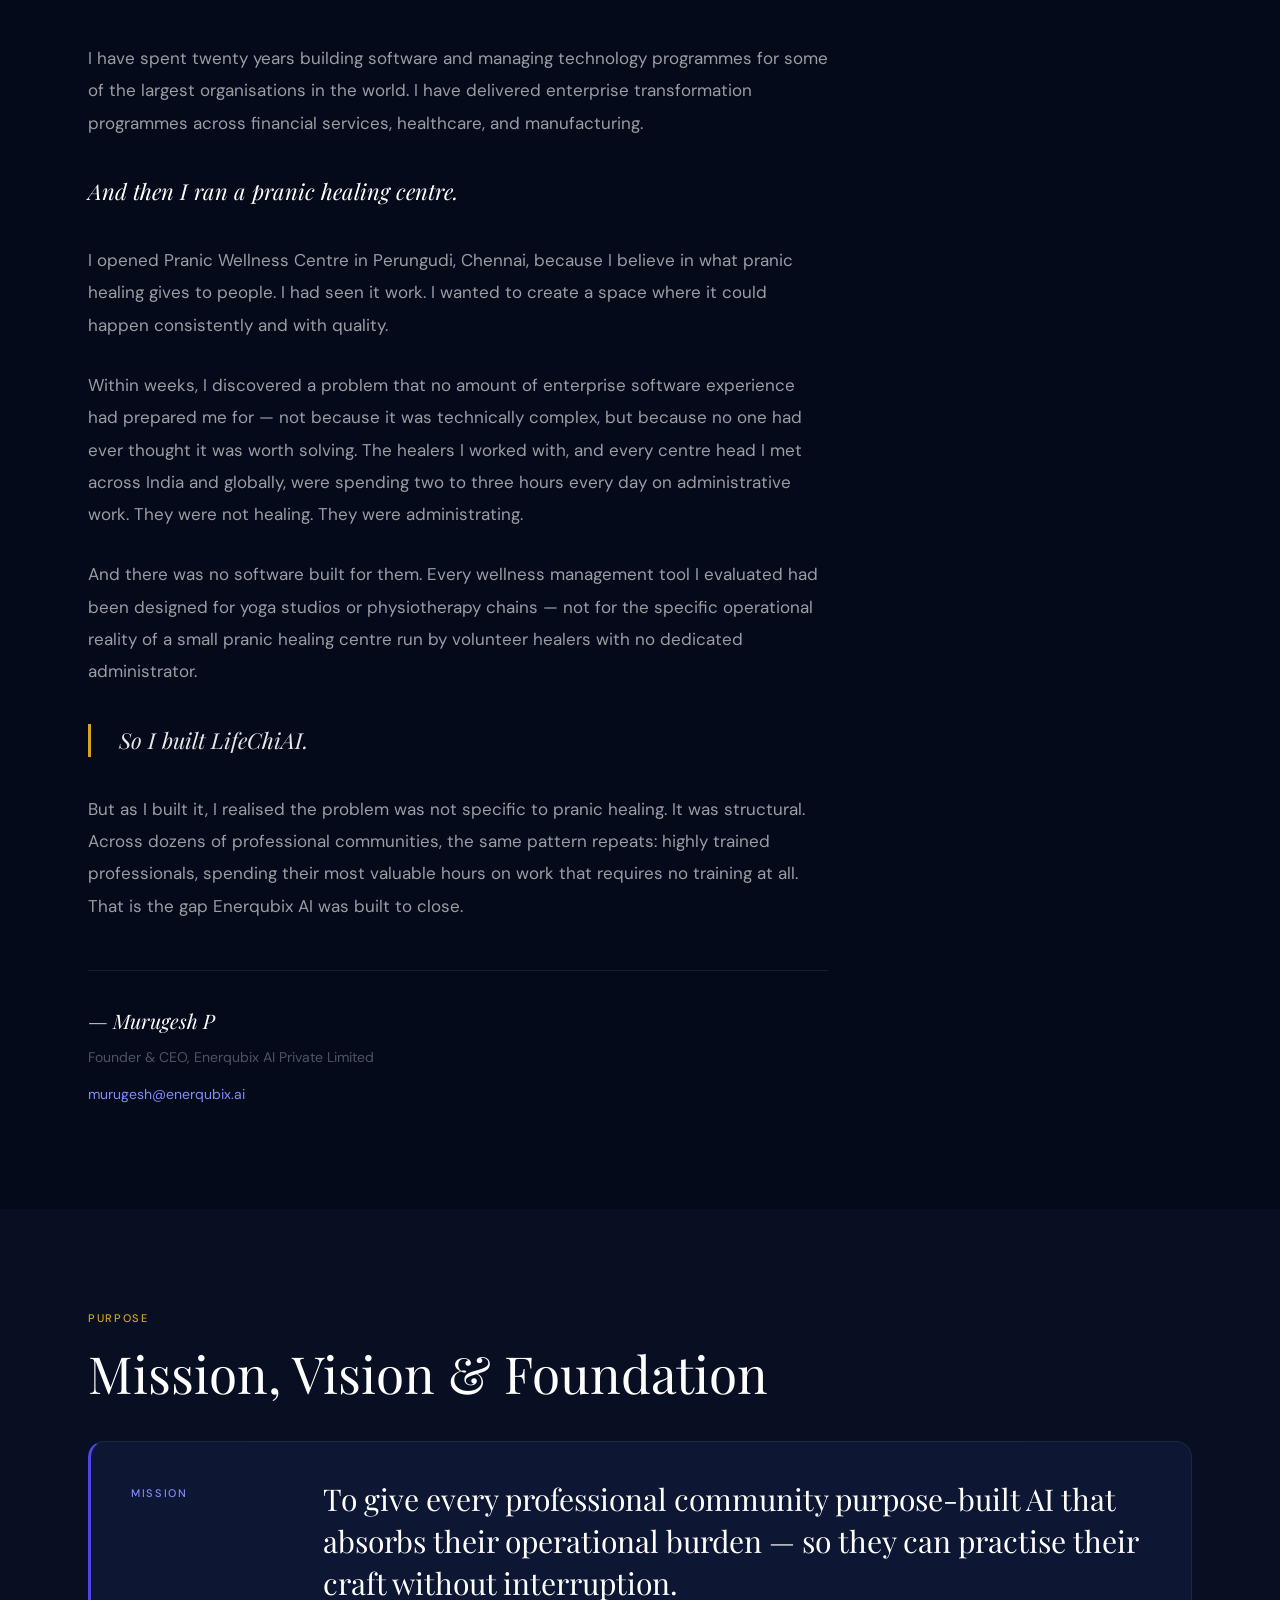
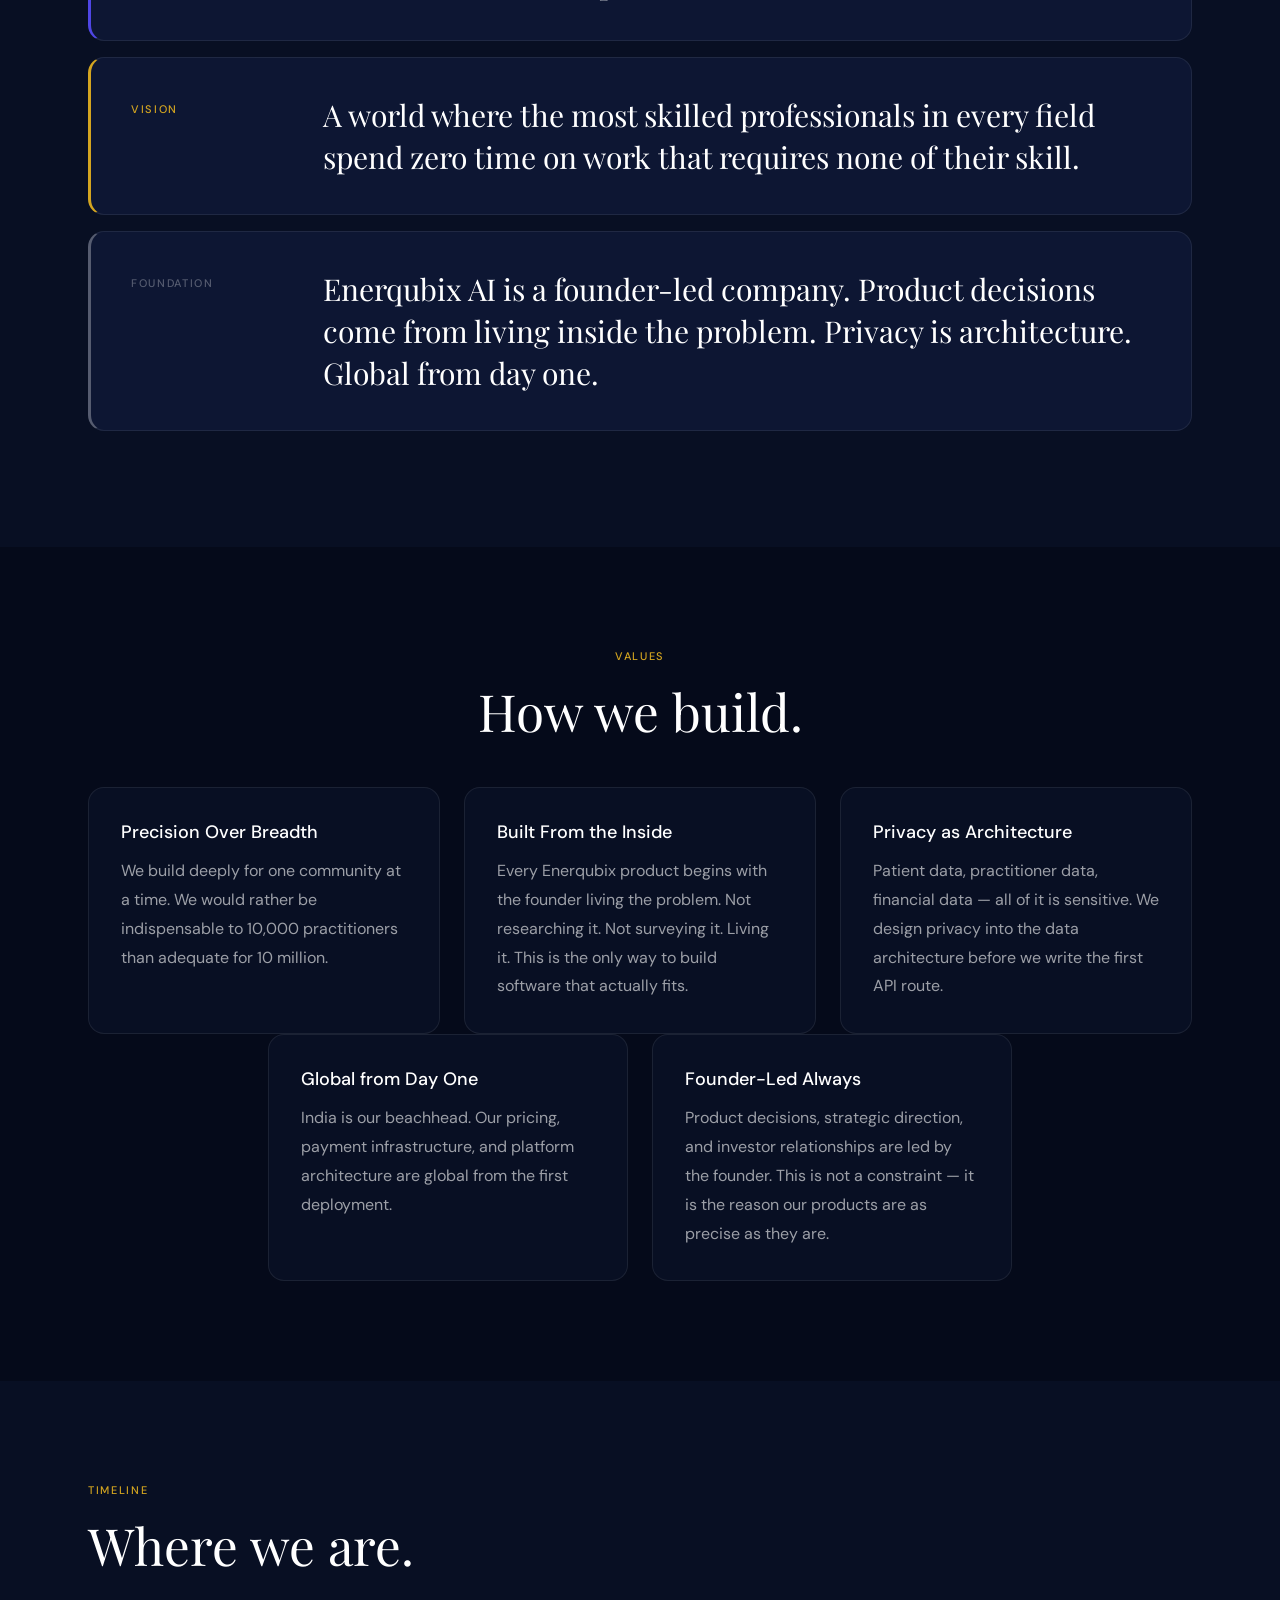
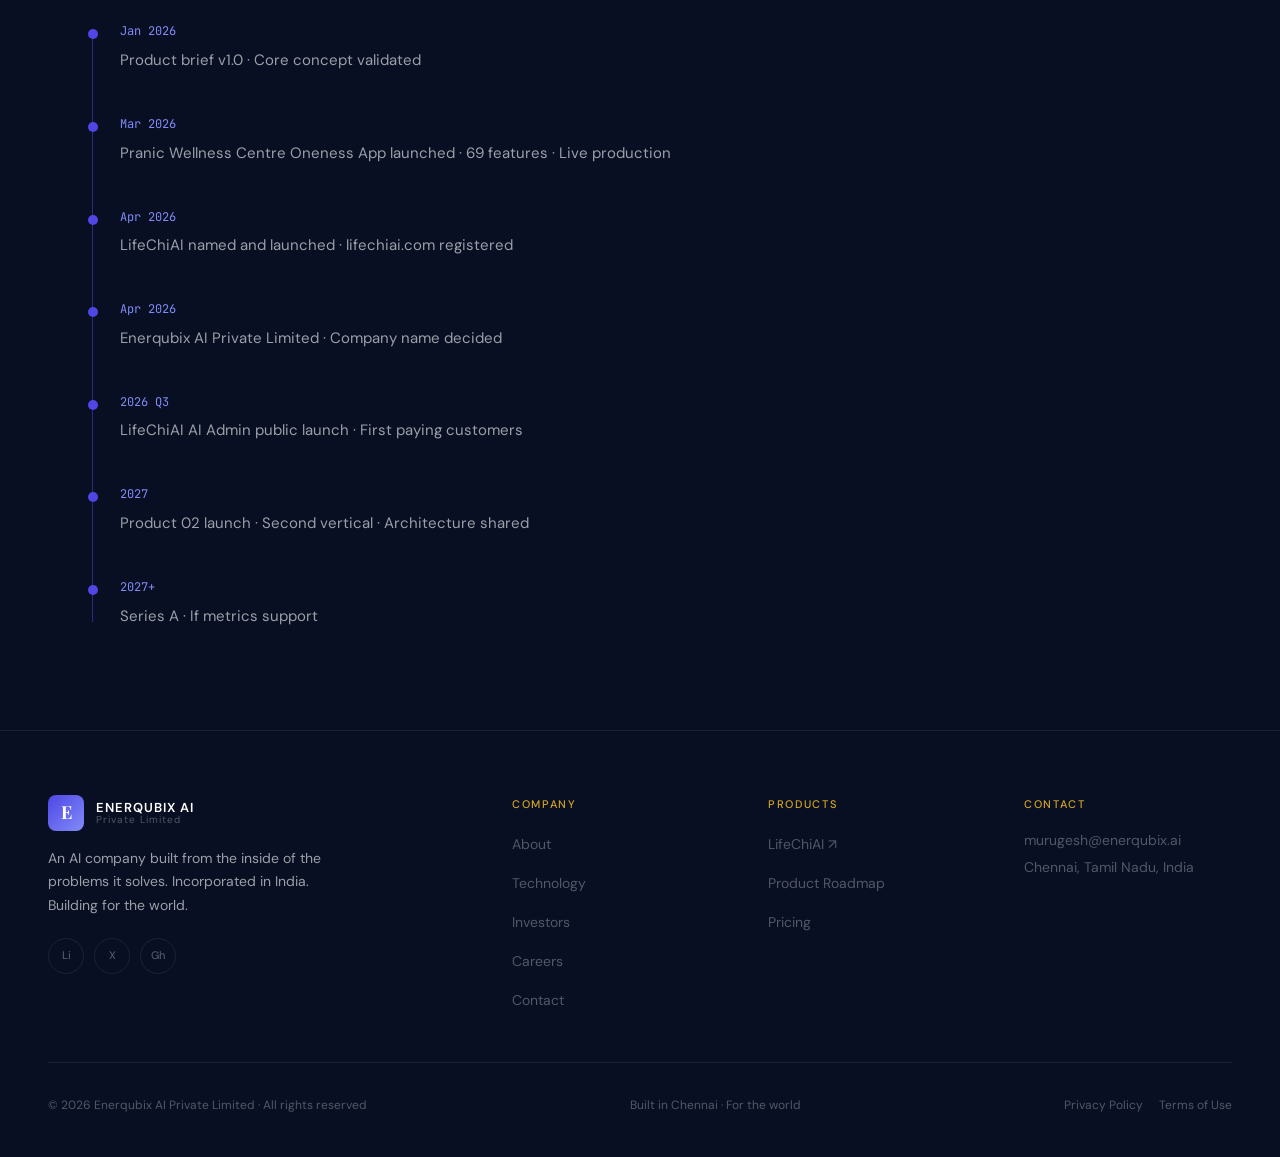
==== commit 4e3b4c0b: "content: remove company names, fix PWC role, remove pricing numbers, expand PWC abbreviation - Remov" ====
--- a/about.html
+++ b/about.html
@@ -254,9 +254,8 @@
 
       <p class="story-para reveal">
         I have spent twenty years building software and managing technology programmes
-        for some of the largest organisations in the world. TCS. Cognizant. Squareshift.
-        I have delivered enterprise transformation programmes across financial services,
-        healthcare, and manufacturing.
+        for some of the largest organisations in the world. I have delivered enterprise
+        transformation programmes across financial services, healthcare, and manufacturing.
       </p>
 
       <p class="story-standalone reveal">
@@ -406,7 +405,7 @@
           </div>
           <div class="timeline-item">
             <div class="timeline-date">Mar 2026</div>
-            <div class="timeline-content">PWC Oneness App launched · 69 features · Live production</div>
+            <div class="timeline-content">Pranic Wellness Centre Oneness App launched · 69 features · Live production</div>
           </div>
           <div class="timeline-item">
             <div class="timeline-date">Apr 2026</div>
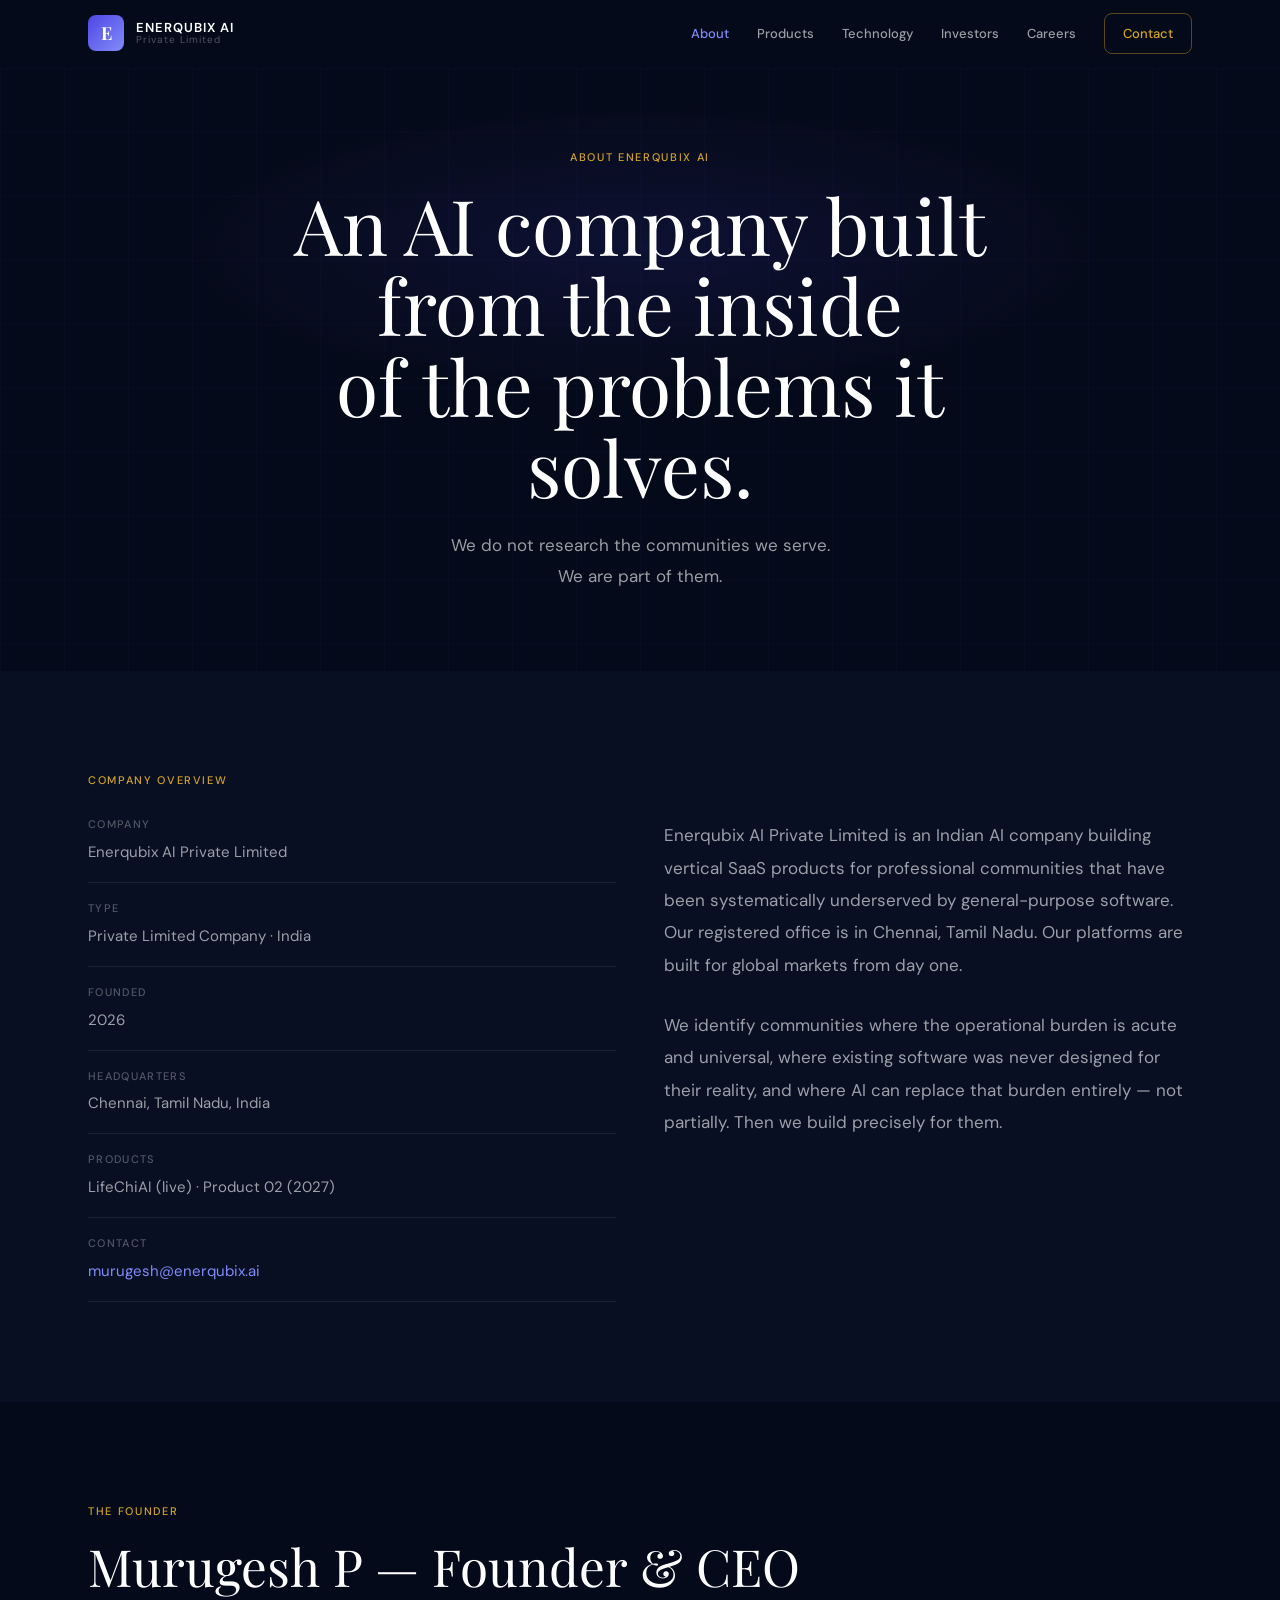
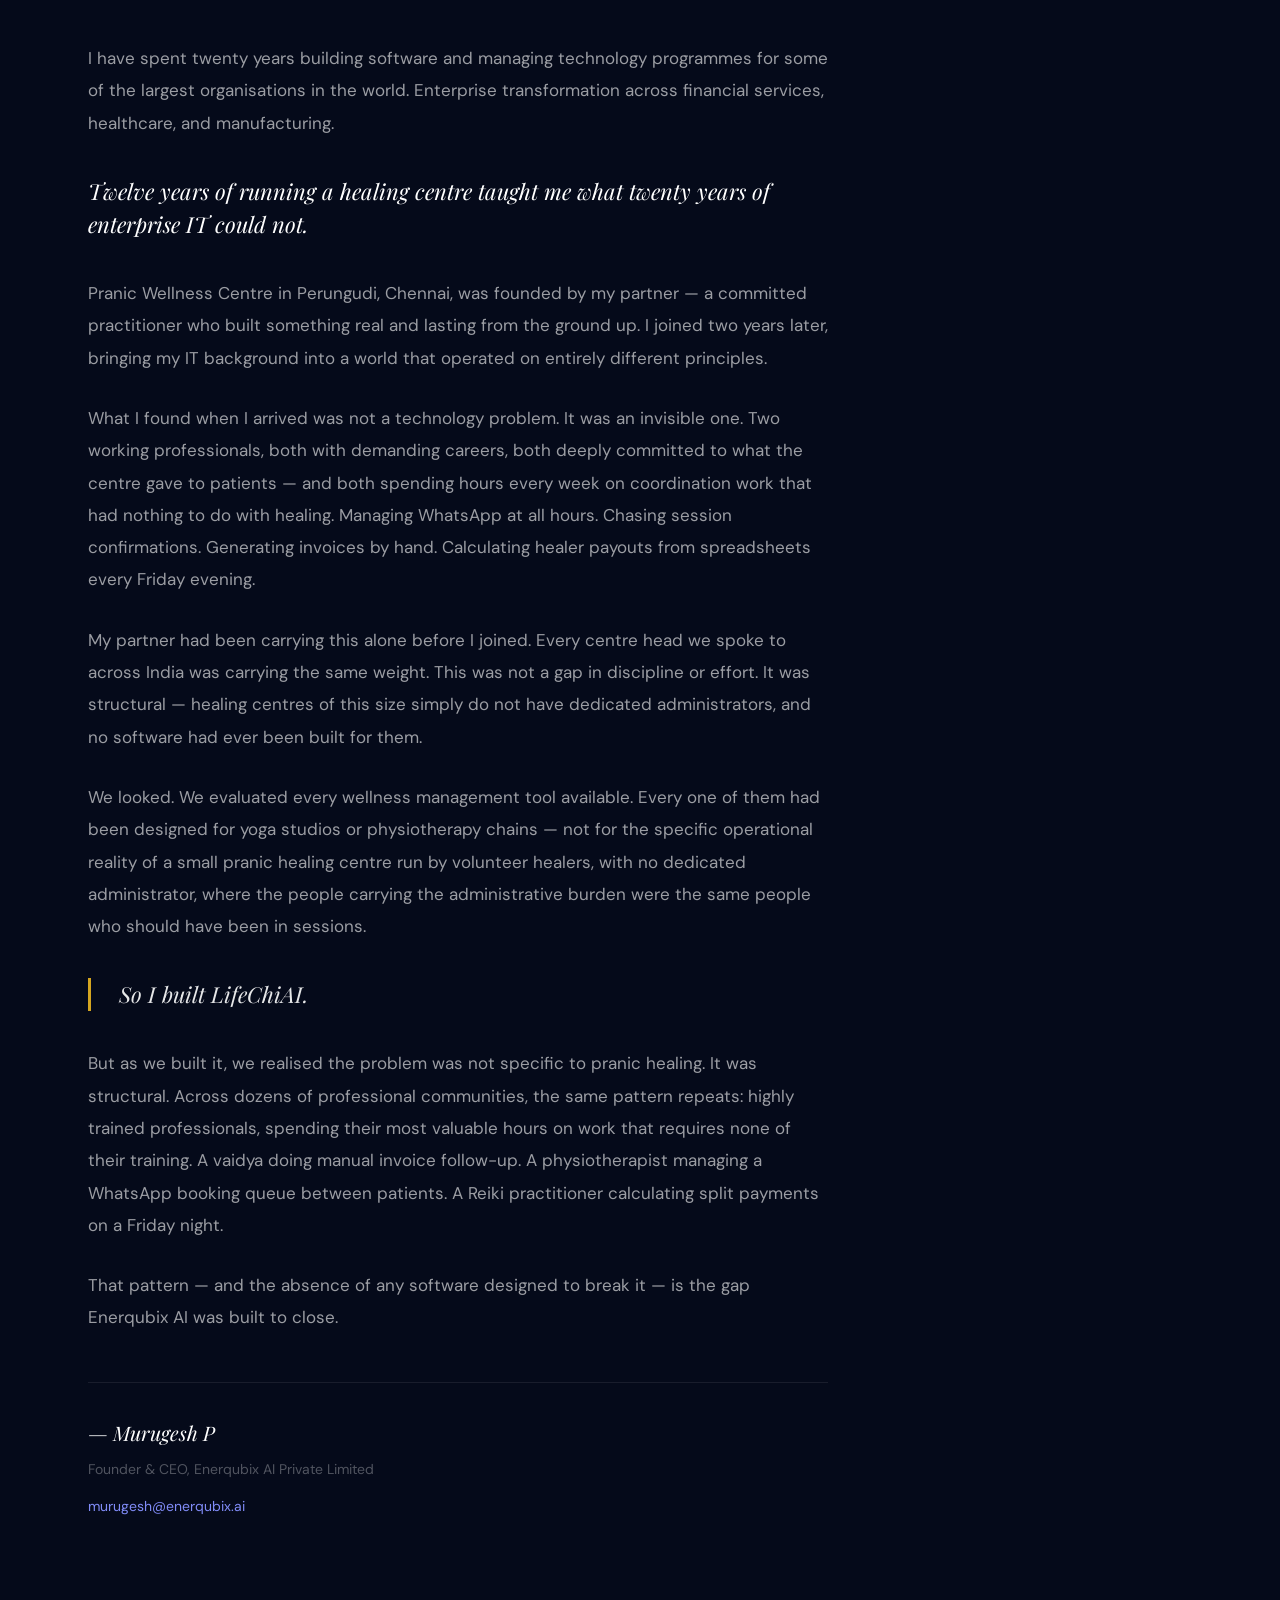
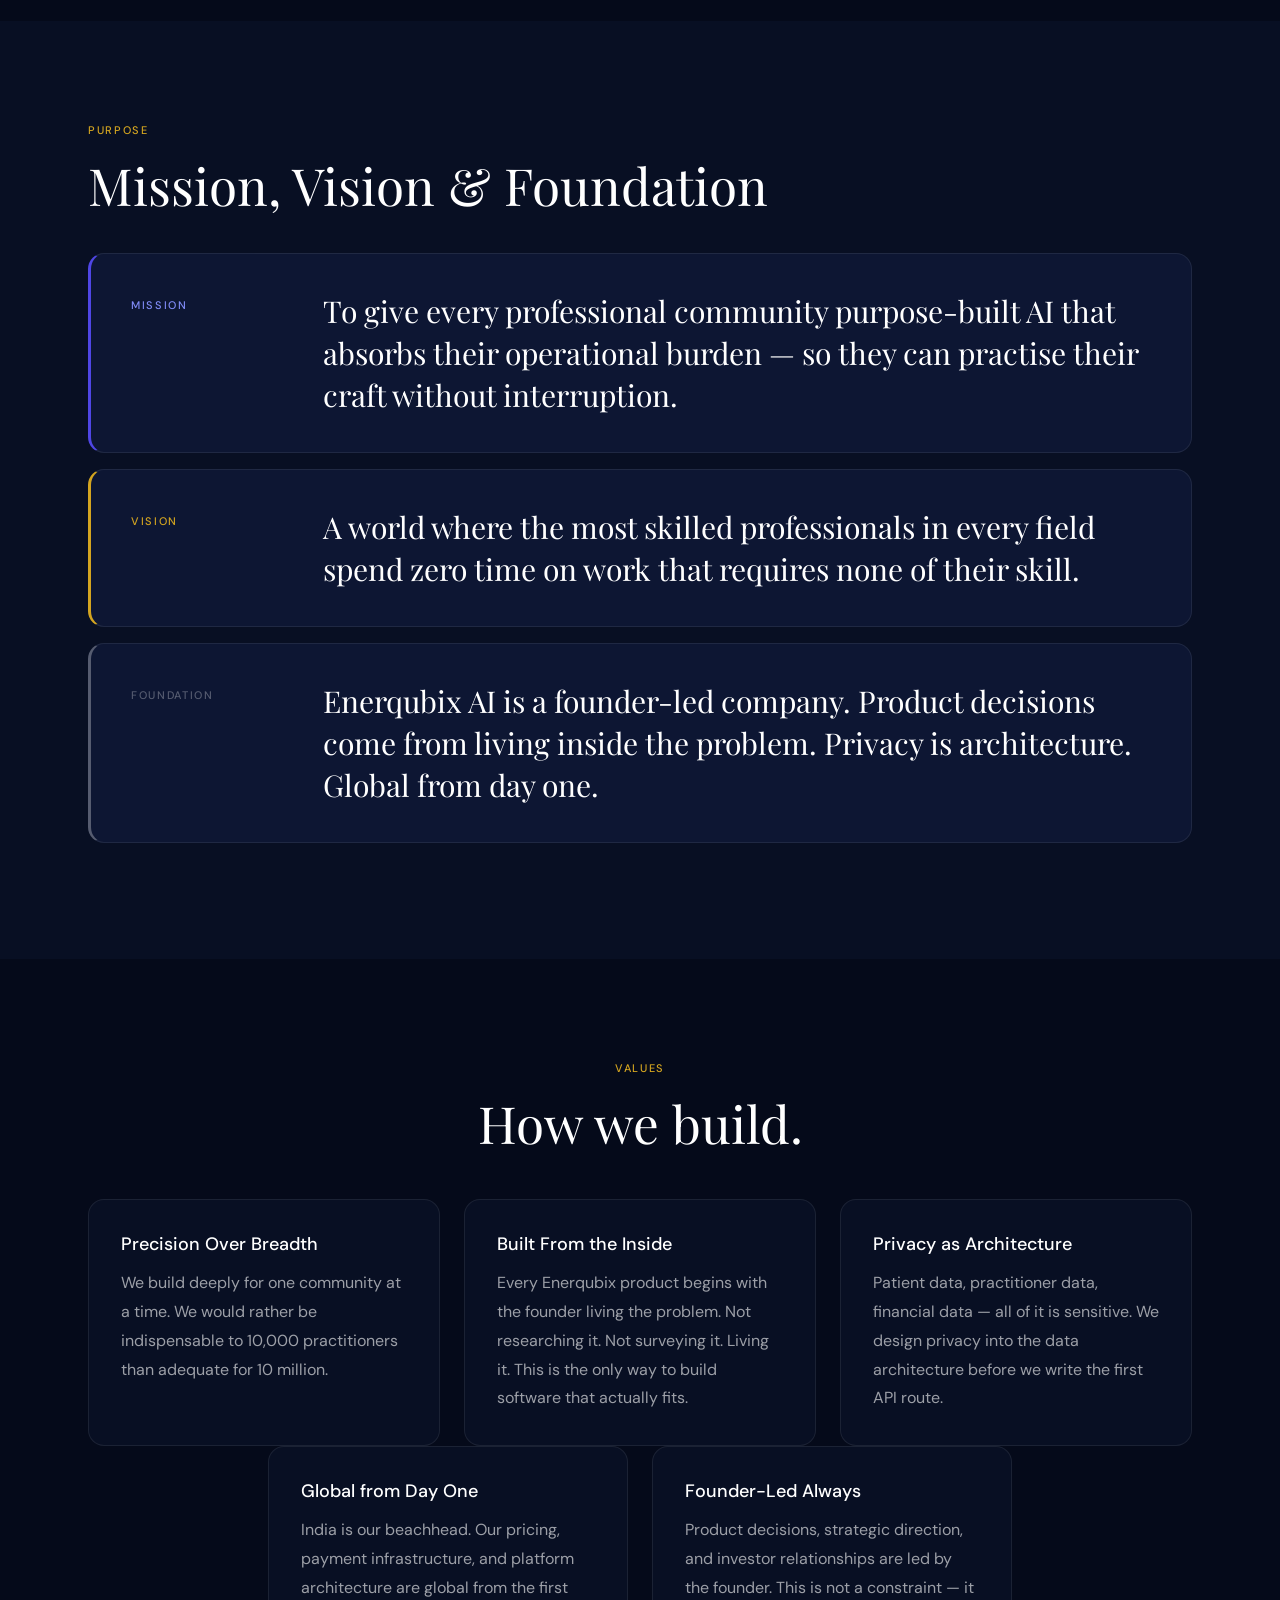
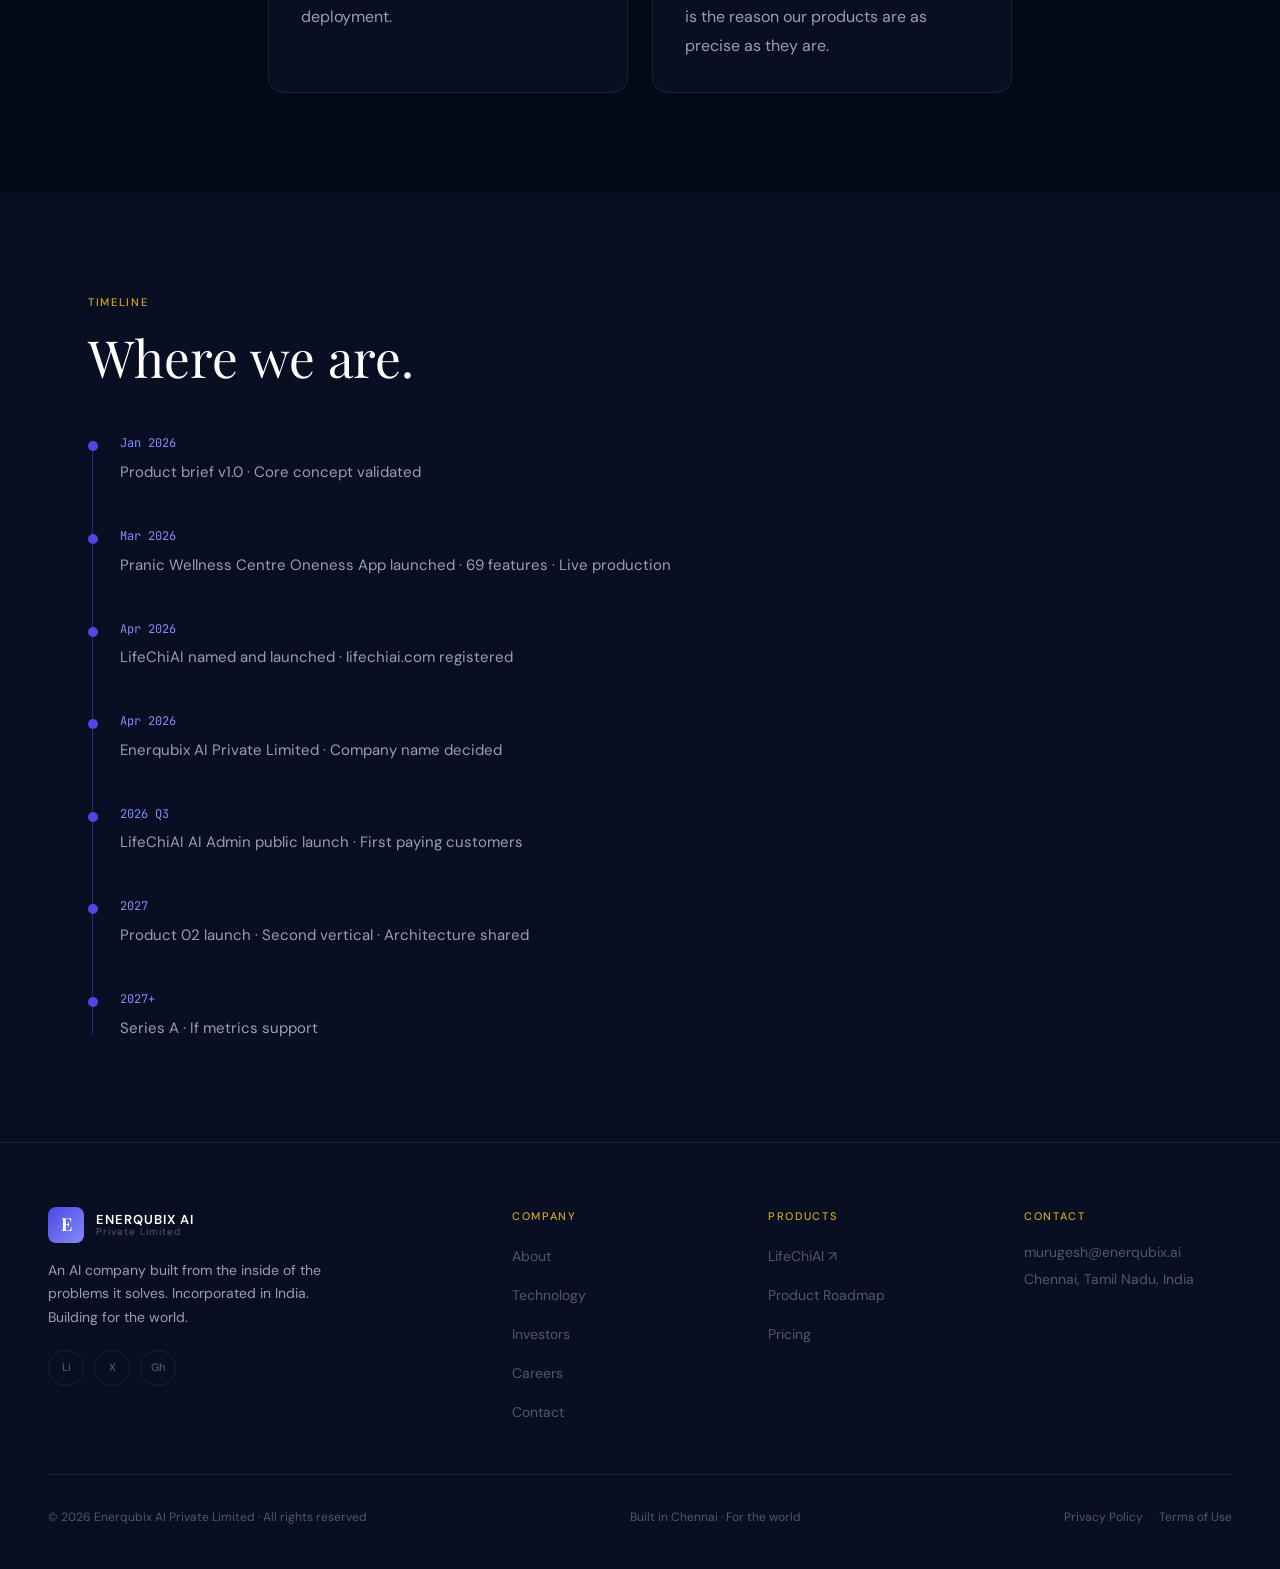
==== commit 9ff8ef20: "content: update founder story in about.html Rewrites the founder story to reflect the accurate accou" ====
--- a/about.html
+++ b/about.html
@@ -254,33 +254,42 @@
 
       <p class="story-para reveal">
         I have spent twenty years building software and managing technology programmes
-        for some of the largest organisations in the world. I have delivered enterprise
-        transformation programmes across financial services, healthcare, and manufacturing.
+        for some of the largest organisations in the world. Enterprise transformation
+        across financial services, healthcare, and manufacturing.
       </p>
 
       <p class="story-standalone reveal">
-        And then I ran a pranic healing centre.
-      </p>
-
-      <p class="story-para reveal">
-        I opened Pranic Wellness Centre in Perungudi, Chennai, because I believe in what
-        pranic healing gives to people. I had seen it work. I wanted to create a space where
-        it could happen consistently and with quality.
-      </p>
-
-      <p class="story-para reveal">
-        Within weeks, I discovered a problem that no amount of enterprise software experience
-        had prepared me for — not because it was technically complex, but because no one had
-        ever thought it was worth solving. The healers I worked with, and every centre head I
-        met across India and globally, were spending two to three hours every day on
-        administrative work. They were not healing. They were administrating.
-      </p>
-
-      <p class="story-para reveal">
-        And there was no software built for them. Every wellness management tool I evaluated
-        had been designed for yoga studios or physiotherapy chains — not for the specific
-        operational reality of a small pranic healing centre run by volunteer healers with
-        no dedicated administrator.
+        Twelve years of running a healing centre taught me what twenty years of enterprise IT could not.
+      </p>
+
+      <p class="story-para reveal">
+        Pranic Wellness Centre in Perungudi, Chennai, was founded by my partner — a committed
+        practitioner who built something real and lasting from the ground up. I joined two years
+        later, bringing my IT background into a world that operated on entirely different principles.
+      </p>
+
+      <p class="story-para reveal">
+        What I found when I arrived was not a technology problem. It was an invisible one. Two
+        working professionals, both with demanding careers, both deeply committed to what the
+        centre gave to patients — and both spending hours every week on coordination work that
+        had nothing to do with healing. Managing WhatsApp at all hours. Chasing session
+        confirmations. Generating invoices by hand. Calculating healer payouts from
+        spreadsheets every Friday evening.
+      </p>
+
+      <p class="story-para reveal">
+        My partner had been carrying this alone before I joined. Every centre head we spoke to
+        across India was carrying the same weight. This was not a gap in discipline or effort.
+        It was structural — healing centres of this size simply do not have dedicated
+        administrators, and no software had ever been built for them.
+      </p>
+
+      <p class="story-para reveal">
+        We looked. We evaluated every wellness management tool available. Every one of them had
+        been designed for yoga studios or physiotherapy chains — not for the specific operational
+        reality of a small pranic healing centre run by volunteer healers, with no dedicated
+        administrator, where the people carrying the administrative burden were the same people
+        who should have been in sessions.
       </p>
 
       <div class="story-pullquote reveal">
@@ -288,10 +297,17 @@
       </div>
 
       <p class="story-para reveal">
-        But as I built it, I realised the problem was not specific to pranic healing. It was
-        structural. Across dozens of professional communities, the same pattern repeats:
-        highly trained professionals, spending their most valuable hours on work that requires
-        no training at all. That is the gap Enerqubix AI was built to close.
+        But as we built it, we realised the problem was not specific to pranic healing. It was
+        structural. Across dozens of professional communities, the same pattern repeats: highly
+        trained professionals, spending their most valuable hours on work that requires none of
+        their training. A vaidya doing manual invoice follow-up. A physiotherapist managing a
+        WhatsApp booking queue between patients. A Reiki practitioner calculating split payments
+        on a Friday night.
+      </p>
+
+      <p class="story-para reveal">
+        That pattern — and the absence of any software designed to break it — is the gap
+        Enerqubix AI was built to close.
       </p>
 
       <div class="signature-block reveal">
